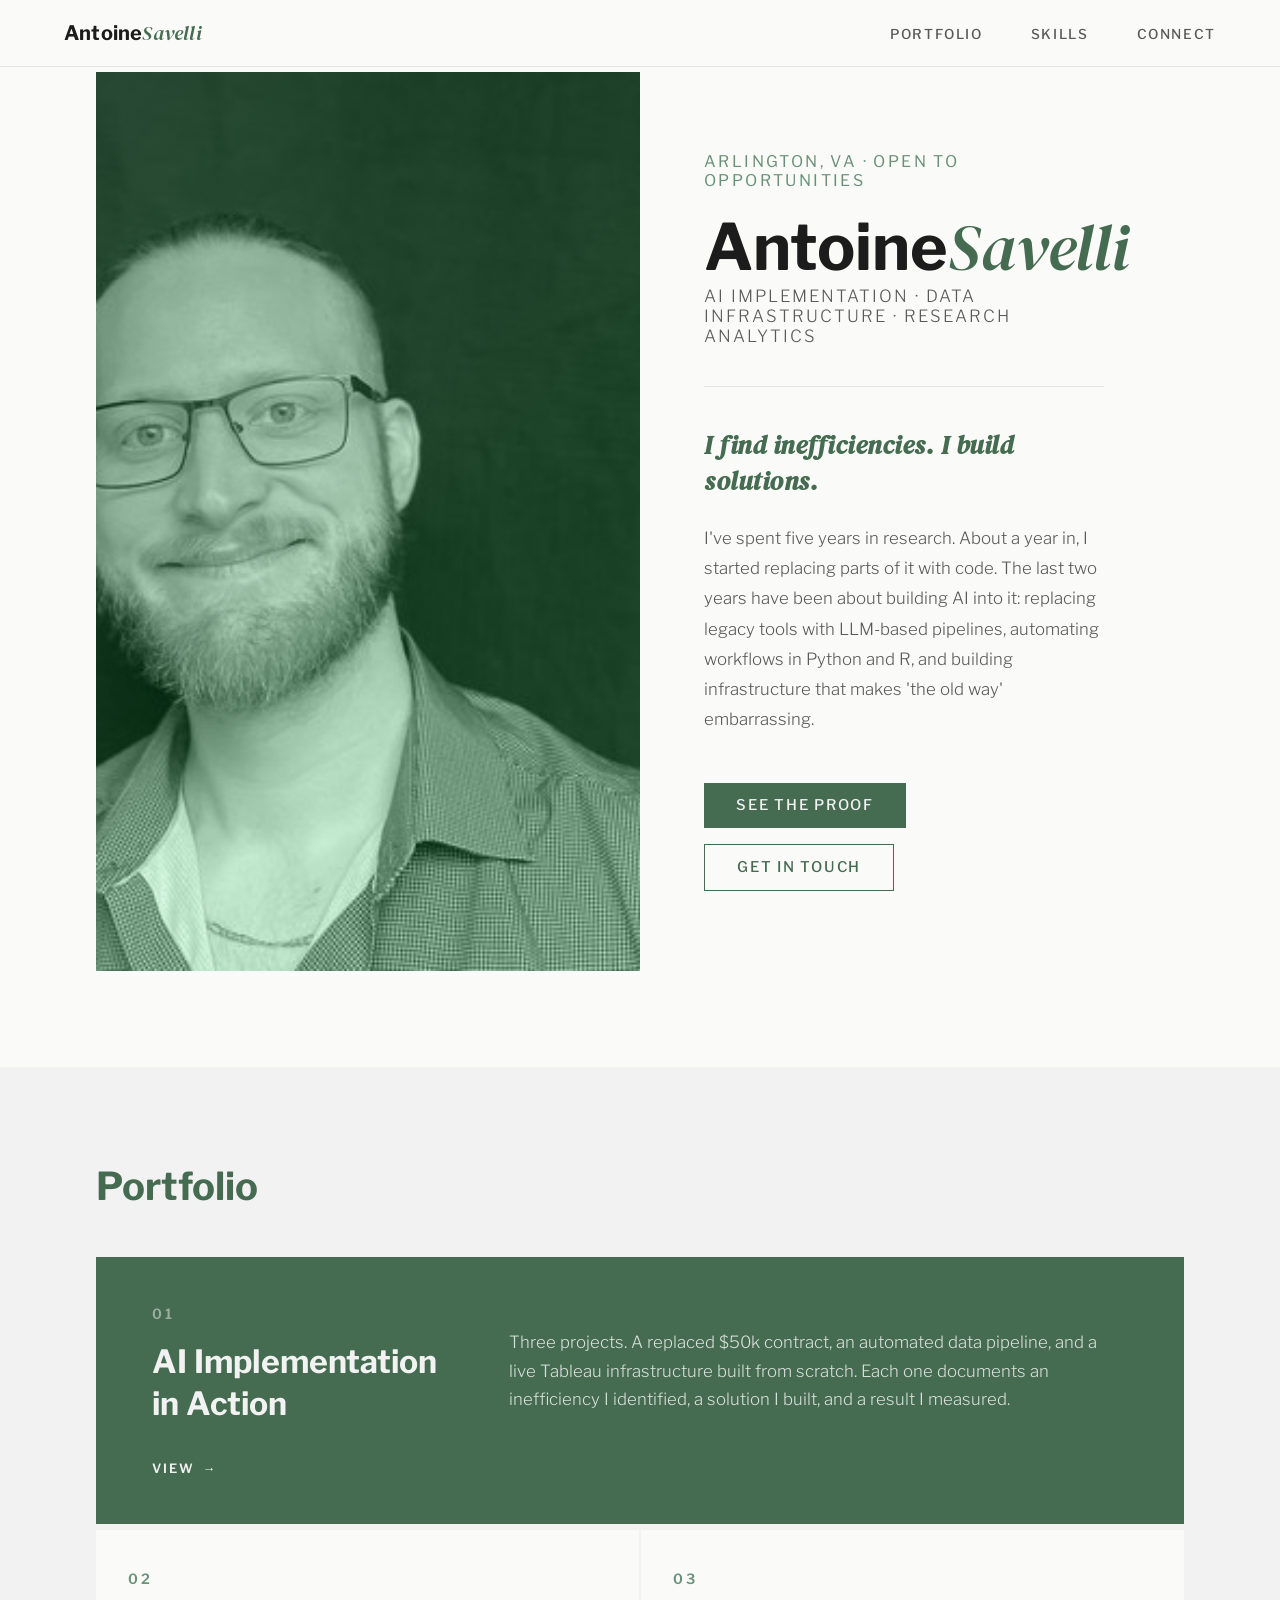
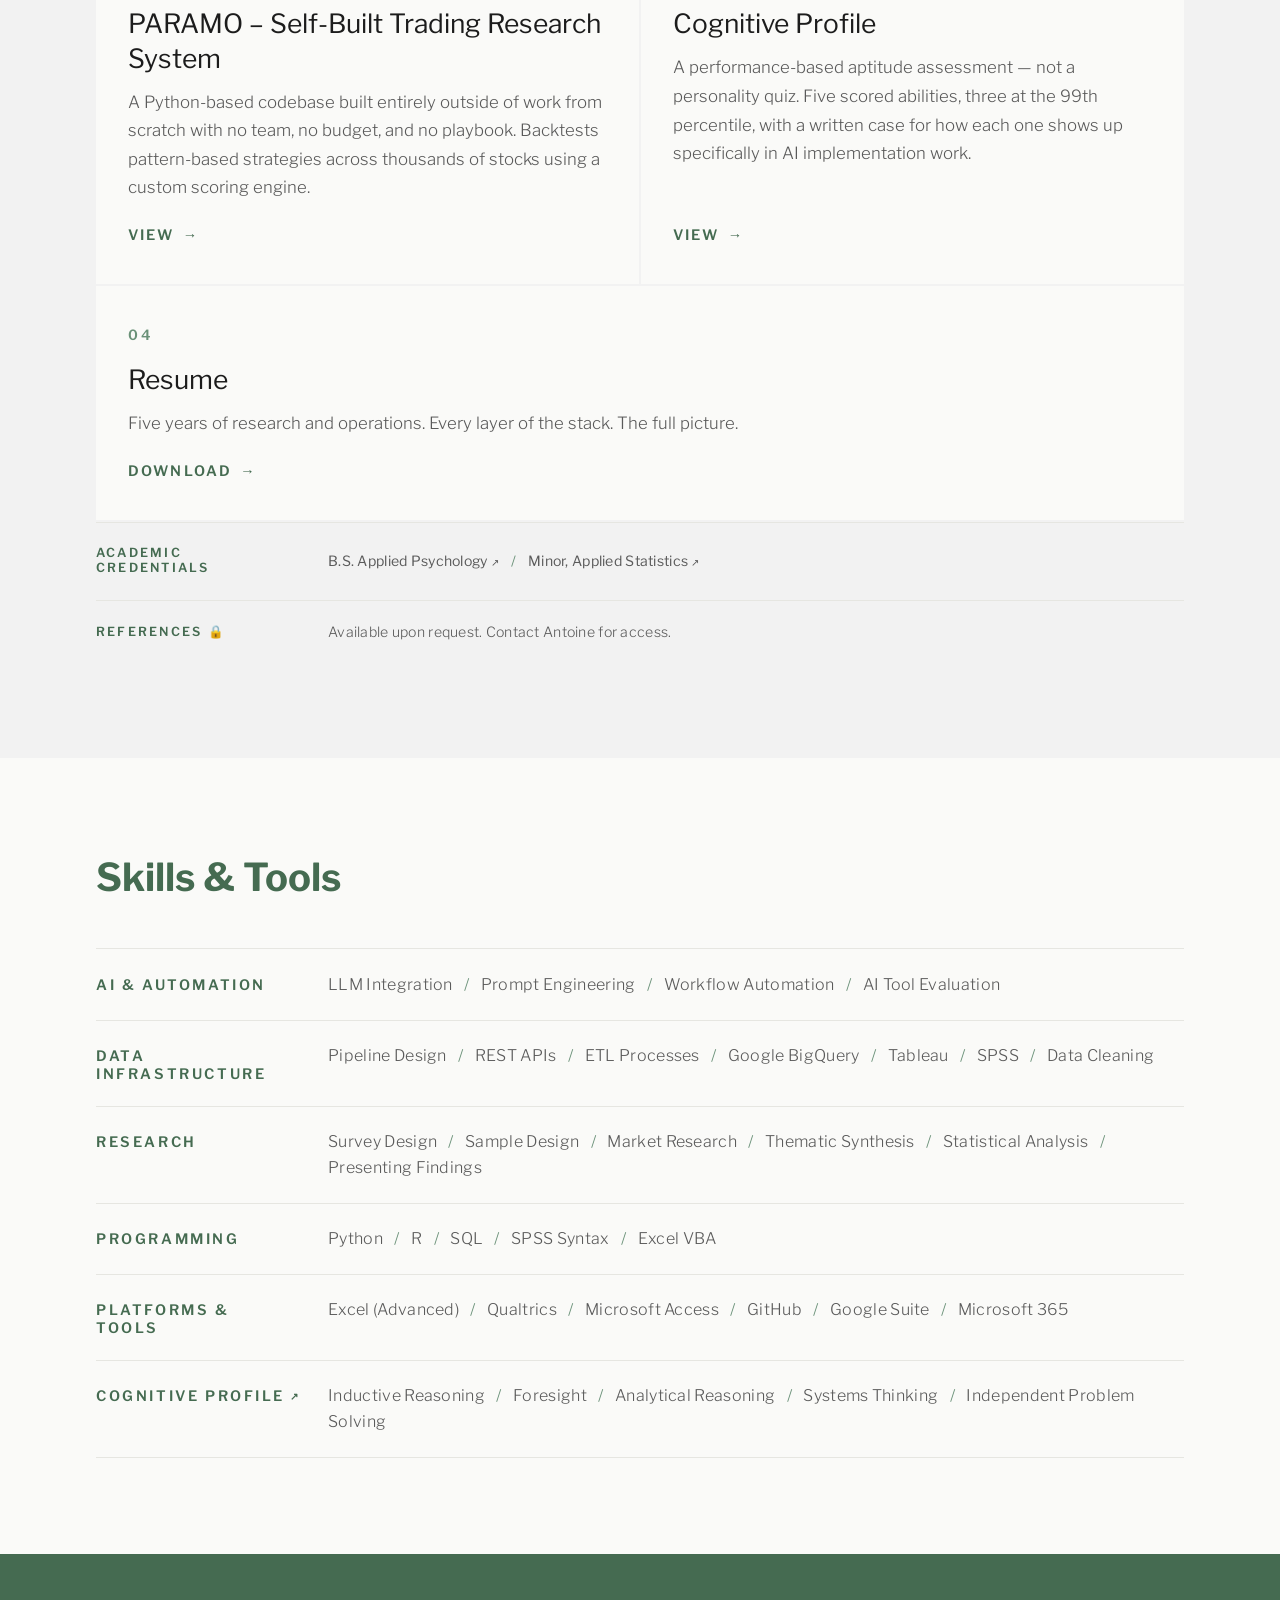
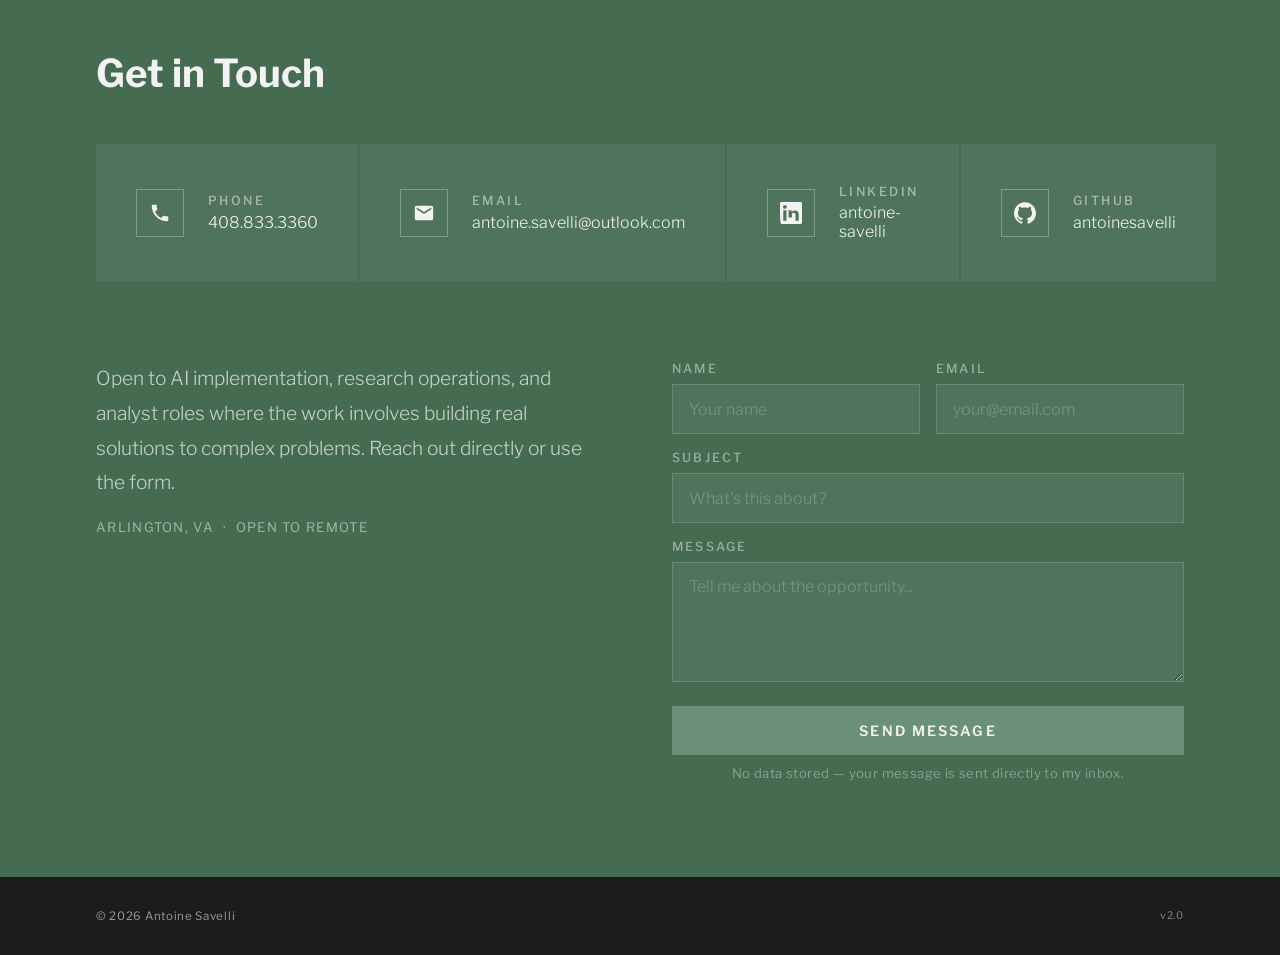
==== index.html @ 23314b56 "scroll margin" ====
<!DOCTYPE html>
<html lang="en">
<head>
  <meta charset="UTF-8" />
  <link rel="icon" type="image/svg+xml" href="[data-uri]" />
  <meta name="viewport" content="width=device-width, initial-scale=1.0" />
  <title>Antoine Savelli</title>
  <style>
@font-face { font-family: 'Libre Franklin'; src: url('/fonts/LibreFranklin-Light.ttf') format('truetype'); font-weight: 300; font-style: normal; font-display: swap; }
    @font-face { font-family: 'Libre Franklin'; src: url('/fonts/LibreFranklin-Regular.ttf') format('truetype'); font-weight: 400; font-style: normal; font-display: swap; }
    @font-face { font-family: 'Libre Franklin'; src: url('/fonts/LibreFranklin-Medium.ttf') format('truetype'); font-weight: 500; font-style: normal; font-display: swap; }
    @font-face { font-family: 'Libre Franklin'; src: url('/fonts/LibreFranklin-SemiBold.ttf') format('truetype'); font-weight: 600; font-style: normal; font-display: swap; }
    @font-face { font-family: 'Libre Franklin'; src: url('/fonts/LibreFranklin-Bold.ttf') format('truetype'); font-weight: 700; font-style: normal; font-display: swap; }
    @font-face { font-family: 'Libre Franklin'; src: url('/fonts/LibreFranklin-ExtraBold.ttf') format('truetype'); font-weight: 800; font-style: normal; font-display: swap; }
    @font-face { font-family: 'Libre Franklin'; src: url('/fonts/LibreFranklin-Black.ttf') format('truetype'); font-weight: 900; font-style: normal; font-display: swap; }
    @font-face { font-family: 'Libre Franklin'; src: url('/fonts/LibreFranklin-LightItalic.ttf') format('truetype'); font-weight: 300; font-style: italic; font-display: swap; }
    @font-face { font-family: 'Libre Franklin'; src: url('/fonts/LibreFranklin-Italic.ttf') format('truetype'); font-weight: 400; font-style: italic; font-display: swap; }
    @font-face { font-family: 'Libre Franklin'; src: url('/fonts/LibreFranklin-BoldItalic.ttf') format('truetype'); font-weight: 700; font-style: italic; font-display: swap; }
    @font-face { font-family: 'DM Serif Display'; src: url('/fonts/DMSerifDisplay-Regular.ttf') format('truetype'); font-weight: 400; font-style: normal; font-display: swap; }
    @font-face { font-family: 'DM Serif Display'; src: url('/fonts/DMSerifDisplay-Italic.ttf') format('truetype'); font-weight: 400; font-style: italic; font-display: swap; }
    :root {
      --forest: #456B51;
      --forest-mid: #4a6b59;
      --forest-light: #6a9178;
      --cream: #F2F2F2;
      --cream-dark: #e6e6e1;
      --off-white: #fafaf8;
      --charcoal: #1c1c1c;
      --mid: #5a5a5a;
      --light: #9a9a9a;
      --accent: #c8a96e;
    }
    *, *::before, *::after { box-sizing: border-box; margin: 0; padding: 0; }
    html { scroll-behavior: smooth; }
    body {
      font-family: 'Libre Franklin', 'Franklin Gothic Book', Arial, sans-serif;
      background: var(--off-white);
      color: var(--charcoal);
      overflow-x: hidden;
    }

    /* NAV */
    nav {
      position: fixed;
      top: 0; left: 0; right: 0;
      z-index: 100;
      display: flex;
      justify-content: space-between;
      align-items: center;
      padding: 1.2rem 4rem;
      background: rgba(250,250,248,0.93);
      backdrop-filter: blur(12px);
      border-bottom: 1px solid rgba(52,74,61,0.12);
    }
    .nav-brand {
      display: flex;
      align-items: baseline;
      gap: 0;
      text-decoration: none;
    }
    .nav-name {
      font-family: 'Libre Franklin', sans-serif;
      font-size: 1.25rem;
      font-weight: 700;
      color: var(--charcoal);
      letter-spacing: 0.01em;
      line-height: 1;
    }
    .nav-last {
      font-family: 'DM Serif Display', serif;
      font-style: italic;
      font-size: 1.25rem;
      font-weight: 400;
      color: var(--forest);
      letter-spacing: 0.01em;
    }
    .nav-subtitle {
      font-size: 0.62rem;
      font-weight: 400;
      letter-spacing: 0.12em;
      text-transform: uppercase;
      color: var(--light);
      line-height: 1;
    }
    .nav-links { display: flex; gap: 3rem; list-style: none; }
    .nav-links a {
      font-size: 0.85rem;
      font-weight: 500;
      letter-spacing: 0.12em;
      text-transform: uppercase;
      color: var(--mid);
      text-decoration: none;
      transition: color 0.2s;
    }
    .nav-links a:hover { color: var(--forest); }

    /* HERO */
    .hero {
      min-height: 100vh;
      display: grid;
      grid-template-columns: minmax(300px, 1fr) minmax(400px, 1fr);
      padding-top: 72px;
    }
    .hero-photo {
      position: relative;
      background: var(--forest);
      overflow: hidden;
      order: -1;
    }
    .hero-photo img {
      width: 100%;
      height: 100%;
      object-fit: cover;
      object-position: center 20%;
      display: block;
      filter: grayscale(12%);
      mix-blend-mode: luminosity;
      opacity: 0.92;
    }
    .hero-photo::after {
      content: '';
      position: absolute;
      inset: 0;
      background: linear-gradient(135deg, rgba(52,74,61,0.3) 0%, transparent 55%);
      pointer-events: none;
    }
    .hero-text {
      display: flex;
      flex-direction: column;
      justify-content: center;
      padding: 5rem 5rem 5rem 4rem;
      background: var(--off-white);
      min-width: 0;
    }
    .hero-eyebrow {
      font-size: 1rem;
      font-weight: 400;
      letter-spacing: 0.15em;
      text-transform: uppercase;
      color: var(--forest-light);
      margin-bottom: 1.5rem;
    }
    .hero-name {
      font-family: 'Libre Franklin', sans-serif;
      font-weight: 700;
      font-size: clamp(3rem, 5vw, 4.5rem);
      line-height: 1.05;
      color: var(--charcoal);
      margin-bottom: 0.3rem;
    }
    .hero-name em { font-family: 'DM Serif Display', serif; font-style: italic; color: var(--forest); font-weight: 400; }
    .hero-title {
      font-size: 1.05rem;
      font-weight: 300;
      letter-spacing: 0.12em;
      text-transform: uppercase;
      color: var(--mid);
      margin-bottom: 2.5rem;
      padding-bottom: 2.5rem;
      border-bottom: 1px solid var(--cream-dark);
    }
    .hero-catchphrase {
      font-family: 'DM Serif Display', serif;
      font-size: 1.6rem;
      font-weight: 700;
      font-style: italic;
      color: var(--forest);
      margin-bottom: 1.5rem;
      letter-spacing: 0.02em;
    }
    .hero-bio {
      font-size: 1.05rem;
      font-weight: 300;
      line-height: 1.8;
      color: var(--mid);
      max-width: 480px;
      margin-bottom: 3rem;
    }
    .hero-bio strong { color: var(--charcoal); font-weight: 500; }
    .hero-ctas { display: flex; gap: 1rem; flex-wrap: wrap; }
    .btn-primary {
      padding: 0.85rem 2rem;
      background: var(--forest);
      color: var(--cream);
      font-size: 0.92rem;
      font-weight: 500;
      letter-spacing: 0.12em;
      text-transform: uppercase;
      text-decoration: none;
      border: none;
      cursor: pointer;
      transition: background 0.2s, transform 0.15s;
      display: inline-block;
    }
    .btn-primary:hover { background: var(--forest-mid); transform: translateY(-1px); }
    .btn-outline {
      padding: 0.85rem 2rem;
      background: transparent;
      color: var(--forest);
      font-size: 0.92rem;
      font-weight: 500;
      letter-spacing: 0.12em;
      text-transform: uppercase;
      text-decoration: none;
      border: 1.5px solid var(--forest);
      cursor: pointer;
      transition: all 0.2s;
      display: inline-block;
    }
    .btn-outline:hover { background: var(--forest); color: var(--cream); transform: translateY(-1px); }

    /* SECTION BASE */
    section { padding: 6rem; }
    .section-label {
      font-size: 0.68rem;
      font-weight: 500;
      letter-spacing: 0.25em;
      text-transform: uppercase;
      color: var(--forest-light);
      margin-bottom: 1rem;
    }
    .section-title {
      font-family: 'Libre Franklin', sans-serif;
      font-size: clamp(2rem, 3vw, 2.8rem);
      font-weight: 500;
      color: var(--charcoal);
      margin-bottom: 3rem;
    }
    .green-title { color: var(--forest) !important; font-weight: 700 !important; }
    .white-title { color: var(--cream) !important; font-weight: 700 !important; }
    #connect .section-title { color: var(--cream); font-weight: 700; }

    /* PORTFOLIO */
    #portfolio { background: var(--cream); scroll-margin-top: 72px; }
    .docs-grid {
      display: grid;
      grid-template-columns: repeat(2, 1fr);
      column-gap: 2px;
      row-gap: 4px;
    }

    .doc-card-featured {
      grid-column: 1 / -1;
      background: var(--forest);
      padding: 3rem 3.5rem;
      display: grid;
      grid-template-columns: 1fr 2fr;
      grid-template-rows: auto 1fr auto;
      column-gap: 3rem;
      align-items: start;
      min-height: 180px;
      text-decoration: none;
      transition: background 0.2s, transform 0.2s;
      position: relative;
      overflow: hidden;
    }
    .doc-card-featured::before {
      content: '';
      position: absolute;
      top: 0; left: 0;
      width: 0; height: 3px;
      background: var(--cream);
      transition: width 0.3s;
    }
    .doc-card-featured:hover::before { width: 100%; }
    .doc-card-featured:hover { background: var(--forest-mid); transform: translateY(-2px); }
    .doc-card { border-right: 2px solid var(--cream); }
    .doc-card:nth-of-type(even) { border-right: none; }
    .doc-card-featured .doc-number { color: rgba(242,242,242,0.5); grid-column: 1; grid-row: 1; }
    .doc-card-featured .doc-title { color: var(--cream); font-size: 2rem; font-weight: 700; grid-column: 1; grid-row: 2; align-self: start; }
    .doc-card-featured .doc-desc { color: rgba(242,242,242,0.85); font-size: 1.05rem; grid-column: 2; grid-row: 1 / 3; align-self: center; margin: 0; }
    .doc-card-featured .doc-cta { color: var(--cream); font-size: 0.8rem; grid-column: 1; grid-row: 3; align-self: end; margin-top: 1.5rem; }
    .doc-card {
      background: var(--off-white);
      padding: 2.5rem 2rem;
      display: flex;
      flex-direction: column;
      text-decoration: none;
      transition: background 0.2s, transform 0.2s;
      position: relative;
      overflow: hidden;
    }
    .doc-card::before {
      content: '';
      position: absolute;
      top: 0; left: 0;
      width: 3px; height: 0;
      background: var(--forest);
      transition: height 0.3s;
    }
    .doc-card:hover::before { height: 100%; }
    .doc-card:hover { background: var(--cream-dark); transform: translateY(-3px); }
    .doc-number {
      font-size: 0.88rem;
      font-weight: 600;
      letter-spacing: 0.2em;
      color: var(--forest-light);
      margin-bottom: 1.2rem;
    }
    .doc-title {
      font-family: 'Libre Franklin', sans-serif;
      font-size: 1.65rem;
      font-weight: 400;
      color: var(--charcoal);
      margin-bottom: 0.8rem;
      line-height: 1.3;
    }
    .doc-desc {
      font-size: 1.05rem;
      font-weight: 300;
      color: var(--mid);
      line-height: 1.7;
      flex: 1;
      margin-bottom: 1.5rem;
    }
    .doc-cta {
      font-size: 0.9rem;
      font-weight: 600;
      letter-spacing: 0.15em;
      text-transform: uppercase;
      color: var(--forest);
      display: flex;
      align-items: center;
      gap: 0.5rem;
    }
    .doc-cta::after { content: '→'; transition: transform 0.2s; }
    .doc-card:hover .doc-cta::after { transform: translateX(4px); }

    /* CREDENTIALS */
    .credentials-row {
      display: grid;
      grid-template-columns: 200px 1fr;
      gap: 2rem;
      align-items: center;
      padding: 1.4rem 0;
      margin-top: 2px;
      border-top: 1px solid var(--cream-dark);
    }
    .credentials-label {
      font-size: 0.78rem;
      font-weight: 600;
      letter-spacing: 0.18em;
      text-transform: uppercase;
      color: var(--forest);
    }
    .credentials-links {
      display: flex;
      align-items: center;
      gap: 0.75rem;
      flex-wrap: wrap;
    }
    .credential-link {
      font-size: 0.88rem;
      font-weight: 400;
      color: var(--mid);
      text-decoration: none;
      letter-spacing: 0.02em;
      transition: color 0.2s;
    }
    .credential-link:hover { color: var(--forest); }
    .credential-link span { font-size: 0.7em; vertical-align: middle; }
    .credentials-sep { color: var(--forest-light); font-size: 0.88rem; }

    #skills { scroll-margin-top: 72px; }
    #connect { scroll-margin-top: 72px; }
    /* SKILLS */
    #skills { background: var(--off-white); }
    .skills-table { width: 100%; border-collapse: collapse; }
    .skills-row {
      display: grid;
      grid-template-columns: 200px 1fr;
      border-top: 1px solid var(--cream-dark);
      padding: 1.4rem 0;
      align-items: baseline;
      gap: 2rem;
    }
    .skills-row:last-child { border-bottom: 1px solid var(--cream-dark); }
    .skills-category-link {
      text-decoration: none;
      display: inline-flex;
      align-items: center;
      gap: 0.3rem;
      white-space: nowrap;
      transition: opacity 0.2s;
    }
    .skills-category-link:hover { opacity: 0.7; }
    .skills-category-name {
      font-size: 0.9rem;
      font-weight: 600;
      letter-spacing: 0.18em;
      text-transform: uppercase;
      color: var(--forest);
    }
    .skills-values {
      font-size: 1rem;
      font-weight: 300;
      color: var(--mid);
      line-height: 1.6;
      letter-spacing: 0.02em;
    }
    .skills-values span { color: var(--forest-light); margin: 0 0.5rem; font-weight: 300; }

    /* CONNECT */
    #connect { background: var(--forest); }
    #connect .section-label { color: var(--forest-light); }
    #connect .section-title { color: var(--cream); }
    .links-row { display: flex; gap: 2px; margin-bottom: 5rem; }
    .link-card {
      flex: 1;
      background: rgba(255,255,255,0.06);
      padding: 2.5rem;
      text-decoration: none;
      transition: background 0.2s, transform 0.2s;
      display: flex;
      align-items: center;
      gap: 1.5rem;
    }
    .link-card:hover { background: rgba(255,255,255,0.12); transform: translateY(-2px); }
    .link-icon {
      width: 48px; height: 48px;
      border: 1.5px solid rgba(242,242,242,0.3);
      display: flex;
      align-items: center;
      justify-content: center;
      flex-shrink: 0;
    }
    .link-icon svg { width: 22px; height: 22px; fill: var(--cream); }
    .link-platform {
      font-size: 0.78rem;
      font-weight: 500;
      letter-spacing: 0.2em;
      text-transform: uppercase;
      color: rgba(242,242,242,0.55);
      margin-bottom: 0.3rem;
    }
    .link-handle { font-size: 1rem; font-weight: 300; color: var(--cream); }

    /* CONTACT */
    .contact-grid {
      display: grid;
      grid-template-columns: 1fr 1fr;
      gap: 4rem;
      align-items: start;
    }
    .contact-info-block p {
      font-size: 1.2rem;
      font-weight: 300;
      color: rgba(242,242,242,0.75);
      line-height: 1.8;
      margin-bottom: 2rem;
    }
    .contact-email {
      font-size: 1.1rem;
      font-weight: 400;
      color: var(--accent);
      text-decoration: none;
      display: block;
      margin-bottom: 1rem;
      letter-spacing: 0.03em;
    }
    .contact-email:hover { color: var(--cream); }
    .form-row { display: grid; grid-template-columns: 1fr 1fr; gap: 1rem; }
    .form-group { display: flex; flex-direction: column; margin-bottom: 1rem; }
    .form-group label {
      font-size: 0.78rem;
      font-weight: 500;
      letter-spacing: 0.18em;
      text-transform: uppercase;
      color: rgba(242,242,242,0.5);
      margin-bottom: 0.5rem;
    }
    .form-group input, .form-group textarea {
      font-family: 'Libre Franklin', sans-serif;
      font-size: 1rem;
      font-weight: 300;
      color: var(--cream);
      background: rgba(255,255,255,0.06);
      border: 1px solid rgba(255,255,255,0.15);
      padding: 0.9rem 1rem;
      outline: none;
      transition: border-color 0.2s, background 0.2s;
      width: 100%;
    }
    .form-group input:focus, .form-group textarea:focus {
      border-color: var(--forest-light);
      background: rgba(255,255,255,0.1);
    }
    .form-group input::placeholder, .form-group textarea::placeholder { color: rgba(242,242,242,0.25); }
    .form-group textarea { resize: vertical; min-height: 120px; }
    .form-submit {
      margin-top: 0.5rem;
      width: 100%;
      padding: 1rem;
      background: var(--forest-light);
      color: var(--cream);
      font-family: 'Libre Franklin', sans-serif;
      font-size: 0.88rem;
      font-weight: 600;
      letter-spacing: 0.15em;
      text-transform: uppercase;
      border: none;
      cursor: pointer;
      transition: background 0.2s, transform 0.15s;
    }
    .form-submit:hover { background: var(--forest-mid); transform: translateY(-1px); }

    .form-note { font-size: 0.82rem; color: rgba(242,242,242,0.4); margin-top: 0.6rem; text-align: center; letter-spacing: 0.03em; }

    /* FOOTER */
    footer {
      background: var(--charcoal);
      padding: 2rem 6rem;
      display: flex;
      justify-content: space-between;
      align-items: center;
    }
    footer p { font-size: 0.72rem; color: var(--light); letter-spacing: 0.06em; }
    footer a { font-size: 0.72rem; color: var(--forest-light); text-decoration: none; }
    footer a:hover { color: var(--cream); }

    /* ANIMATIONS */
    .fade-up {
      opacity: 0;
      transform: translateY(24px);
      transition: opacity 0.6s ease, transform 0.6s ease;
    }
    .fade-up.visible { opacity: 1; transform: translateY(0); }

    /* RESPONSIVE */
    @media (max-width: 1000px) {
      .docs-grid { grid-template-columns: repeat(2, 1fr); }
    }
    @media (max-width: 900px) {
      nav { padding: 1rem 2rem; }
      .hero { grid-template-columns: 1fr; min-height: auto; }
      .hero-photo { height: 60vw; order: 0; }
      .hero-photo img { object-position: center 15%; }
      .hero-text { padding: 3rem 2rem; }
      section { padding: 4rem 2rem; }
      .docs-grid { grid-template-columns: 1fr; }
      .links-row { flex-direction: column; }
      .contact-grid { grid-template-columns: 1fr; }
      .form-row { grid-template-columns: 1fr; }
      footer { flex-direction: column; gap: 0.5rem; text-align: center; padding: 2rem; }
      .hero-title { font-size: 0.78rem; letter-spacing: 0.06em; }
      nav { padding: 1rem 1.5rem; }
      .nav-links { gap: 1.2rem; }
      .nav-links a { font-size: 0.72rem; }
      section { padding: 3rem 1.5rem; }
      .hero-text { padding: 3rem 1.5rem; }
      .hero-name { font-size: clamp(2.2rem, 10vw, 4.5rem); }
      .hero-catchphrase { font-size: 1.2rem; }
      .docs-grid { grid-template-columns: 1fr; }
      .doc-card-featured { grid-template-columns: 1fr; }
      .doc-card-featured .doc-number { grid-column: 1; grid-row: 1; }
      .doc-card-featured .doc-title { grid-column: 1; grid-row: 2; }
      .doc-card-featured .doc-desc { grid-column: 1; grid-row: 3; }
      .doc-card-featured .doc-cta { grid-column: 1; grid-row: 4; margin-top: 1rem; }
      .skills-row { grid-template-columns: 140px 1fr; gap: 1rem; }
      .links-row { flex-direction: column; }
      .contact-grid { grid-template-columns: 1fr; gap: 2rem; }
      .form-row { grid-template-columns: 1fr; }
      .credentials-row { grid-template-columns: 1fr; gap: 0.5rem; }
      .credentials-links { flex-wrap: wrap; }
    }
  </style>
</head>
<body>

<!-- NAV -->
<nav>
  <a class="nav-brand" href="#"><span class="nav-name">Antoine</span><em class="nav-last"> Savelli</em></a>
  <ul class="nav-links">
    <li><a href="#portfolio">Portfolio</a></li>
    <li><a href="#skills">Skills</a></li>
    <li><a href="#connect">Connect</a></li>
  </ul>
</nav>

<!-- HERO -->
<section class="hero" id="home">
  <div class="hero-photo">
    <img src="[data-uri]" alt="Antoine Savelli" />
  </div>
  <div class="hero-text fade-up">
    <p class="hero-eyebrow">Arlington, VA · Open to Opportunities</p>
    <h1 class="hero-name">Antoine<em>Savelli</em></h1>
    <p class="hero-title">AI Implementation · Data Infrastructure · Research Analytics</p>
    <p class="hero-catchphrase">I find inefficiencies. I build solutions.</p>
    <p class="hero-bio">
      I've spent five years in research. About a year in, I started replacing parts of it with code. The last two years have been about building AI into it: replacing legacy tools with LLM-based pipelines, automating workflows in Python and R, and building infrastructure that makes 'the old way' embarrassing.
    </p>
    <div class="hero-ctas">
      <a href="#portfolio" class="btn-primary">See the Proof</a>
      <a href="#connect" class="btn-outline">Get in Touch</a>
    </div>
  </div>
</section>

<!-- PORTFOLIO -->
<section id="portfolio">
  <h2 class="section-title green-title fade-up">Portfolio</h2>
  <div class="docs-grid">
    <a href="/ai-implementation.html" class="doc-card-featured fade-up">
      <p class="doc-number">01</p>
      <h3 class="doc-title">AI Implementation in Action</h3>
      <p class="doc-desc">Three projects. A replaced $50k contract, an automated data pipeline, and a live Tableau infrastructure built from scratch. Each one documents an inefficiency I identified, a solution I built, and a result I measured.</p>
      <span class="doc-cta">View</span>
    </a>
    <a href="/paramo.html" class="doc-card fade-up" style="margin-top: 2px;">
      <p class="doc-number">02</p>
      <h3 class="doc-title">PARAMO – Self-Built Trading Research System</h3>
      <p class="doc-desc">A Python-based codebase built entirely outside of work from scratch with no team, no budget, and no playbook. Backtests pattern-based strategies across thousands of stocks using a custom scoring engine.</p>
      <span class="doc-cta">View</span>
    </a>
    <div class="doc-card fade-up" style="cursor:pointer; border-right: none; margin-top: 2px;" onclick="window.location='/cognitive-profile-page.html'">
      <p class="doc-number">03</p>
      <h3 class="doc-title">Cognitive Profile</h3>
      <p class="doc-desc">A performance-based aptitude assessment — not a personality quiz. Five scored abilities, three at the 99th percentile, with a written case for how each one shows up specifically in AI implementation work.</p>
      <a href="/cognitive-profile-page.html" class="doc-cta" style="margin-top:auto; text-decoration:none;" onclick="event.stopPropagation();">View</a>
    </div>
      </div>
    </a>
      </div>
    </a>
    <a href="https://drive.google.com/uc?export=download&id=1u-tGap72p3jAvo13iA71VRURiSem9l2H" target="_blank" class="doc-card fade-up" style="grid-column: 1 / -1; margin-top: 2px; border-right: none;">
      <p class="doc-number">04</p>
      <h3 class="doc-title">Resume</h3>
      <p class="doc-desc">Five years of research and operations. Every layer of the stack. The full picture.</p>
      <span class="doc-cta">Download</span>
    </a>
  </div>
  <div class="credentials-row">
    <p class="credentials-label">Academic Credentials</p>
    <div class="credentials-links">
      <a href="https://www.parchment.com/lp/award/d5371985-55c0-4e4a-a760-8be5e1e79c0a" target="_blank" class="credential-link">B.S. Applied Psychology <span>↗</span></a>
      <span class="credentials-sep">/</span>
      <a href="https://www.parchment.com/lp/award/d1fb6d1d-482d-42a7-8970-82ba114538c1" target="_blank" class="credential-link">Minor, Applied Statistics <span>↗</span></a>
    </div>
  </div>
  <div class="credentials-row">
    <p class="credentials-label"><a href="/references.html" style="color:var(--forest); text-decoration:none; transition:opacity 0.2s;" onmouseover="this.style.opacity='0.7'" onmouseout="this.style.opacity='1'">References 🔒</a></p>
    <div class="credentials-links">
      <span style="font-size:0.88rem; font-weight:300; color:var(--mid); letter-spacing:0.02em;">Available upon request. Contact Antoine for access.</span>
    </div>
  </div>
</section>

<!-- SKILLS -->
<section id="skills">
  <h2 class="section-title green-title fade-up">Skills &amp; Tools</h2>
  <div class="skills-table">

    <div class="skills-row fade-up">
      <p class="skills-category-name">AI &amp; Automation</p>
      <p class="skills-values">LLM Integration <span>/</span> Prompt Engineering <span>/</span> Workflow Automation <span>/</span> AI Tool Evaluation</p>
    </div>

    <div class="skills-row fade-up">
      <p class="skills-category-name">Data Infrastructure</p>
      <p class="skills-values">Pipeline Design <span>/</span> REST APIs <span>/</span> ETL Processes <span>/</span> Google BigQuery <span>/</span> Tableau <span>/</span> SPSS <span>/</span> Data Cleaning</p>
    </div>

    <div class="skills-row fade-up">
      <p class="skills-category-name">Research</p>
      <p class="skills-values">Survey Design <span>/</span> Sample Design <span>/</span> Market Research <span>/</span> Thematic Synthesis <span>/</span> Statistical Analysis <span>/</span> Presenting Findings</p>
    </div>

    <div class="skills-row fade-up">
      <p class="skills-category-name">Programming</p>
      <p class="skills-values">Python <span>/</span> R <span>/</span> SQL <span>/</span> SPSS Syntax <span>/</span> Excel VBA</p>
    </div>

    <div class="skills-row fade-up">
      <p class="skills-category-name">Platforms &amp; Tools</p>
      <p class="skills-values">Excel (Advanced) <span>/</span> Qualtrics <span>/</span> Microsoft Access <span>/</span> GitHub <span>/</span> Google Suite <span>/</span> Microsoft 365</p>
    </div>

    <div class="skills-row fade-up">
      <a href="/cognitive-profile-page.html" class="skills-category-name skills-category-link">Cognitive Profile <span style="font-size:0.7em; vertical-align:middle;">↗</span></a>
      <p class="skills-values">Inductive Reasoning <span>/</span> Foresight <span>/</span> Analytical Reasoning <span>/</span> Systems Thinking <span>/</span> Independent Problem Solving</p>
    </div>

  </div>
</section>

<!-- CONNECT -->
<section id="connect">
  <h2 class="section-title white-title fade-up">Get in Touch</h2>
  <div class="links-row">
    <a href="tel:+14088333360" class="link-card fade-up">
      <div class="link-icon"><svg viewBox="0 0 24 24" xmlns="http://www.w3.org/2000/svg"><path d="M6.62 10.79c1.44 2.83 3.76 5.14 6.59 6.59l2.2-2.2c.27-.27.67-.36 1.02-.24 1.12.37 2.33.57 3.57.57.55 0 1 .45 1 1V20c0 .55-.45 1-1 1-9.39 0-17-7.61-17-17 0-.55.45-1 1-1h3.5c.55 0 1 .45 1 1 0 1.25.2 2.45.57 3.57.11.35.03.74-.25 1.02l-2.2 2.2z"/></svg></div>
      <div class="link-info"><p class="link-platform">Phone</p><p class="link-handle">408.833.3360</p></div>
    </a>
    <a href="mailto:antoine.savelli@outlook.com" class="link-card fade-up">
      <div class="link-icon"><svg viewBox="0 0 24 24" xmlns="http://www.w3.org/2000/svg"><path d="M20 4H4c-1.1 0-1.99.9-1.99 2L2 18c0 1.1.9 2 2 2h16c1.1 0 2-.9 2-2V6c0-1.1-.9-2-2-2zm0 4l-8 5-8-5V6l8 5 8-5v2z"/></svg></div>
      <div class="link-info"><p class="link-platform">Email</p><p class="link-handle">antoine.savelli@outlook.com</p></div>
    </a>
    <a href="https://www.linkedin.com/in/antoine-savelli/" target="_blank" class="link-card fade-up">
      <div class="link-icon"><svg viewBox="0 0 24 24" xmlns="http://www.w3.org/2000/svg"><path d="M20.447 20.452h-3.554v-5.569c0-1.328-.027-3.037-1.852-3.037-1.853 0-2.136 1.445-2.136 2.939v2.0H9.351V9h3.414v2.0h.046c.477-.9 1.637-1.85 3.37-1.85 3.601 0 4.267 2.37 4.267 5.455v2.0zM5.337 7.433c-1.144 0-2.063-.926-2.063-2.065 0-1.138.92-2.063 2.063-2.063 1.14 0 2.064.925 2.064 2.063 0 1.139-.925 2.065-2.064 2.065zm1.782 13.019H3.555V9h3.564v2.0zM22.225 0H1.771C.792 0 0 .774 0 1.729v2.0C0 23.227.792 24 1.771 24h20.451C23.2 24 24 23.227 24 22.271V1.729C24 .774 23.2 0 22.222 0h.003z"/></svg></div>
      <div class="link-info"><p class="link-platform">LinkedIn</p><p class="link-handle">antoine-savelli</p></div>
    </a>
    <a href="https://github.com/antoinesavelli" target="_blank" class="link-card fade-up">
      <div class="link-icon"><svg viewBox="0 0 24 24" xmlns="http://www.w3.org/2000/svg"><path d="M12 .297c-6.63 0-12 5.373-12 12 0 5.303 3.438 9.8 8.205 11.385.6.113.82-.258.82-.577 0-.285-.01-1.04-.015-2.04-3.338.724-4.042-1.61-4.042-1.61C4.422 18.07 3.633 17.7 3.633 17.7c-1.087-.744.084-.729.084-.729 1.205.084 1.838 1.236 1.838 1.236 1.07 1.835 2.809 1.305 3.495.998.108-.776.417-1.305.76-1.605-2.665-.3-5.466-1.332-5.466-5.93 0-1.31.465-2.38 1.235-3.22-.135-.303-.54-1.523.105-3.176 0 0 1.005-.322 3.3 1.23.96-.267 1.98-.399 3-.405 1.02.006 2.04.138 3 .405 2.28-1.552 3.285-1.23 3.285-1.23.645 1.653.24 2.873.12 3.176.765.84 1.23 1.91 1.23 3.22 0 4.61-2.805 5.625-5.475 5.92.42.36.81 1.096.81 2.22 0 1.606-.015 2.896-.015 3.286 0 .315.21.69.825.57C20.565 22.092 24 17.592 24 12.297c0-6.627-5.373-12-12-12"/></svg></div>
      <div class="link-info"><p class="link-platform">GitHub</p><p class="link-handle">antoinesavelli</p></div>
    </a>
  </div>
  <div class="contact-grid">
    <div class="contact-info-block fade-up">
      <p>Open to AI implementation, research operations, and analyst roles where the work involves building real solutions to complex problems. Reach out directly or use the form.</p>
      <p style="font-size: 0.82rem; font-weight: 400; color: rgba(242,242,242,0.55); letter-spacing: 0.1em; text-transform: uppercase; margin-top: -1rem;">Arlington, VA &nbsp;·&nbsp; Open to Remote</p>
    </div>
    <form class="contact-form fade-up" id="contactForm" action="https://formspree.io/f/mrejgyyj" method="POST">
      <div class="form-row">
        <div class="form-group">
          <label for="name">Name</label>
          <input type="text" id="name" name="name" placeholder="Your name" required />
        </div>
        <div class="form-group">
          <label for="email">Email</label>
          <input type="email" id="email" name="email" placeholder="your@email.com" required />
        </div>
      </div>
      <div class="form-group">
        <label for="subject">Subject</label>
        <input type="text" id="subject" name="subject" placeholder="What's this about?" />
      </div>
      <div class="form-group">
        <label for="message">Message</label>
        <textarea id="message" name="message" placeholder="Tell me about the opportunity..." required></textarea>
      </div>
      <button type="submit" class="form-submit">Send Message</button>
      <p class="form-note">No data stored — your message is sent directly to my inbox.</p>
    </form>
  </div>
</section>

<!-- FOOTER -->
<footer>
  <p>© 2026 Antoine Savelli</p>
  <p style="font-size: 0.65rem; color: #888; letter-spacing: 0.08em;">v2.0</p>
</footer>

<script>
  const observer = new IntersectionObserver((entries) => {
    entries.forEach(e => {
      if (e.isIntersecting) { e.target.classList.add('visible'); observer.unobserve(e.target); }
    });
  }, { threshold: 0.1 });
  document.querySelectorAll('.fade-up').forEach(el => observer.observe(el));

  document.getElementById('contactForm').addEventListener('submit', async function(e) {
    e.preventDefault();
    const form = e.target;
    const btn = form.querySelector('.form-submit');
    btn.textContent = 'Sending — please wait';
    btn.disabled = true;
    try {
      const res = await fetch('https://formspree.io/f/mrejgyyj', {
        method: 'POST',
        body: new FormData(form),
        headers: { 'Accept': 'application/json' }
      });
      if (res.ok) {
        btn.textContent = 'Sent';
        form.reset();
      } else {
        btn.textContent = 'Something went wrong — try again';
        btn.disabled = false;
      }
    } catch {
      btn.textContent = 'Something went wrong — try again';
      btn.disabled = false;
    }
  });
</script>
</body>
</html>
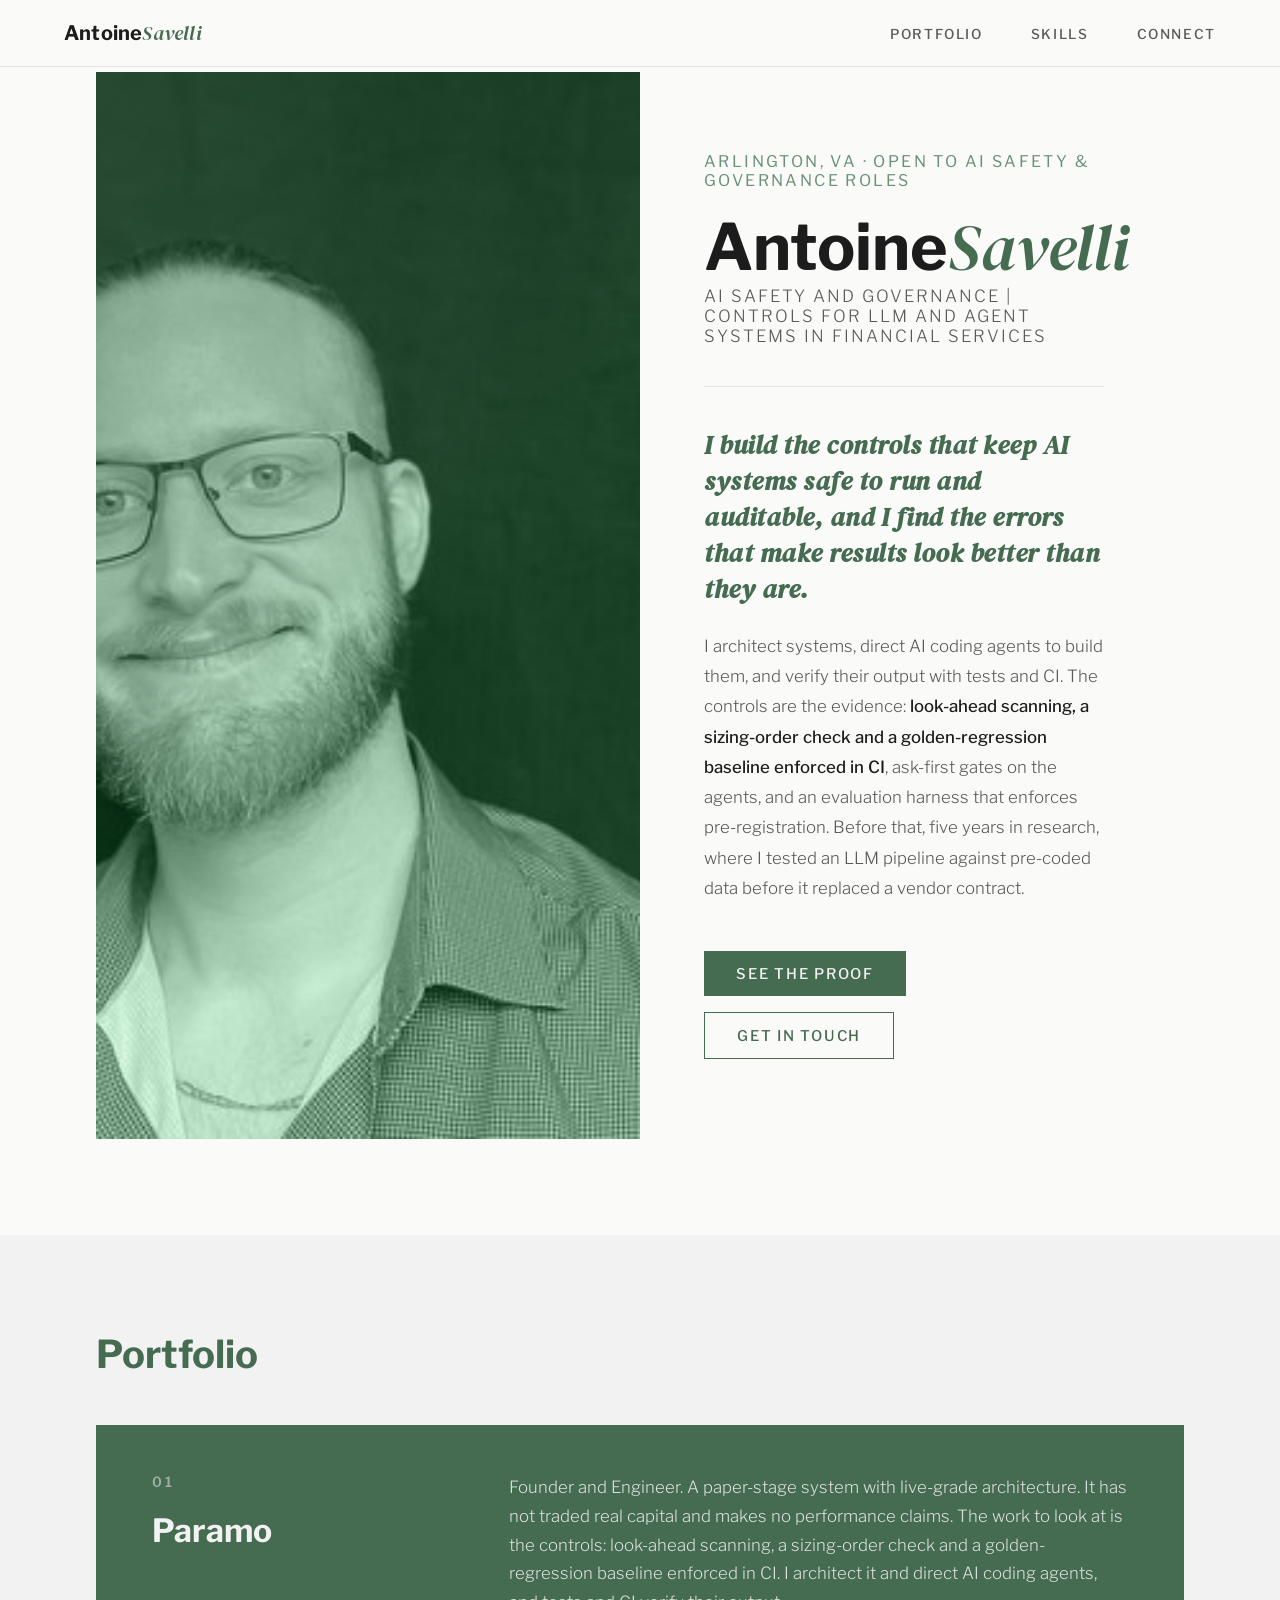
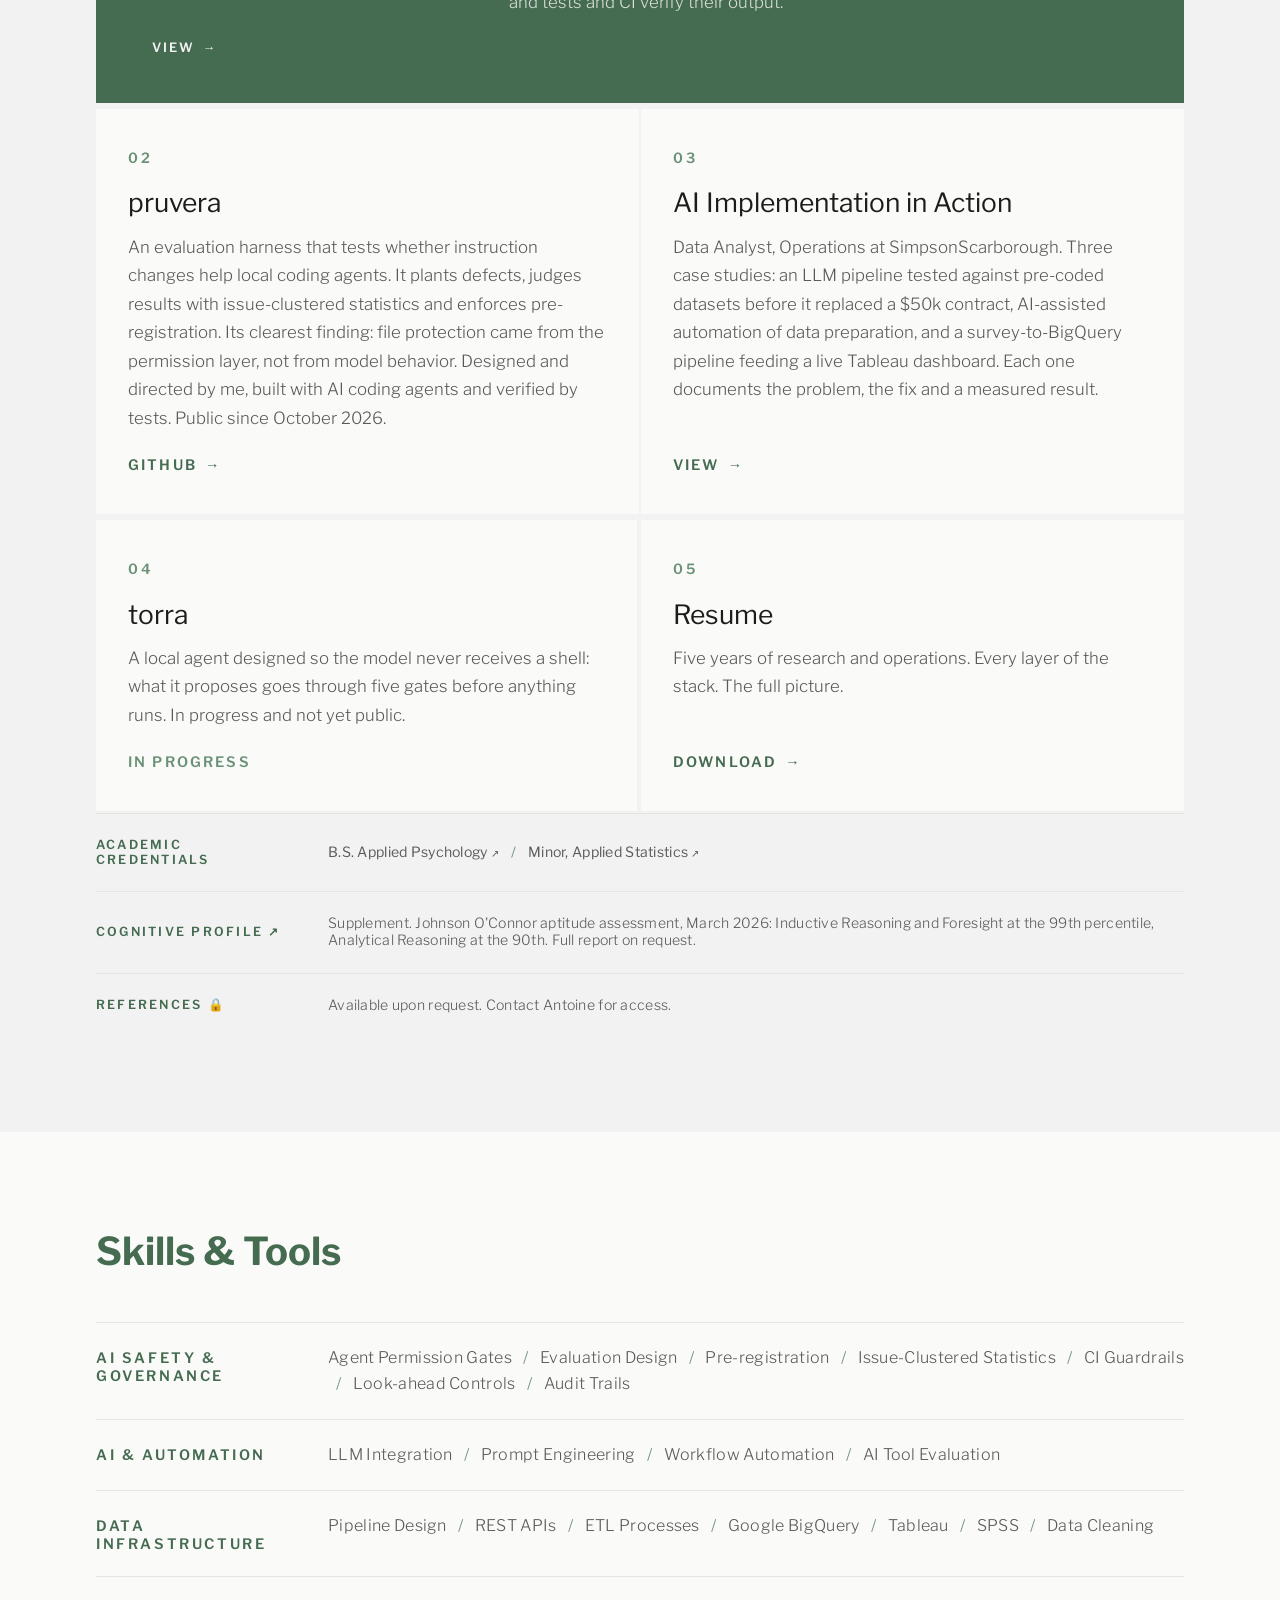
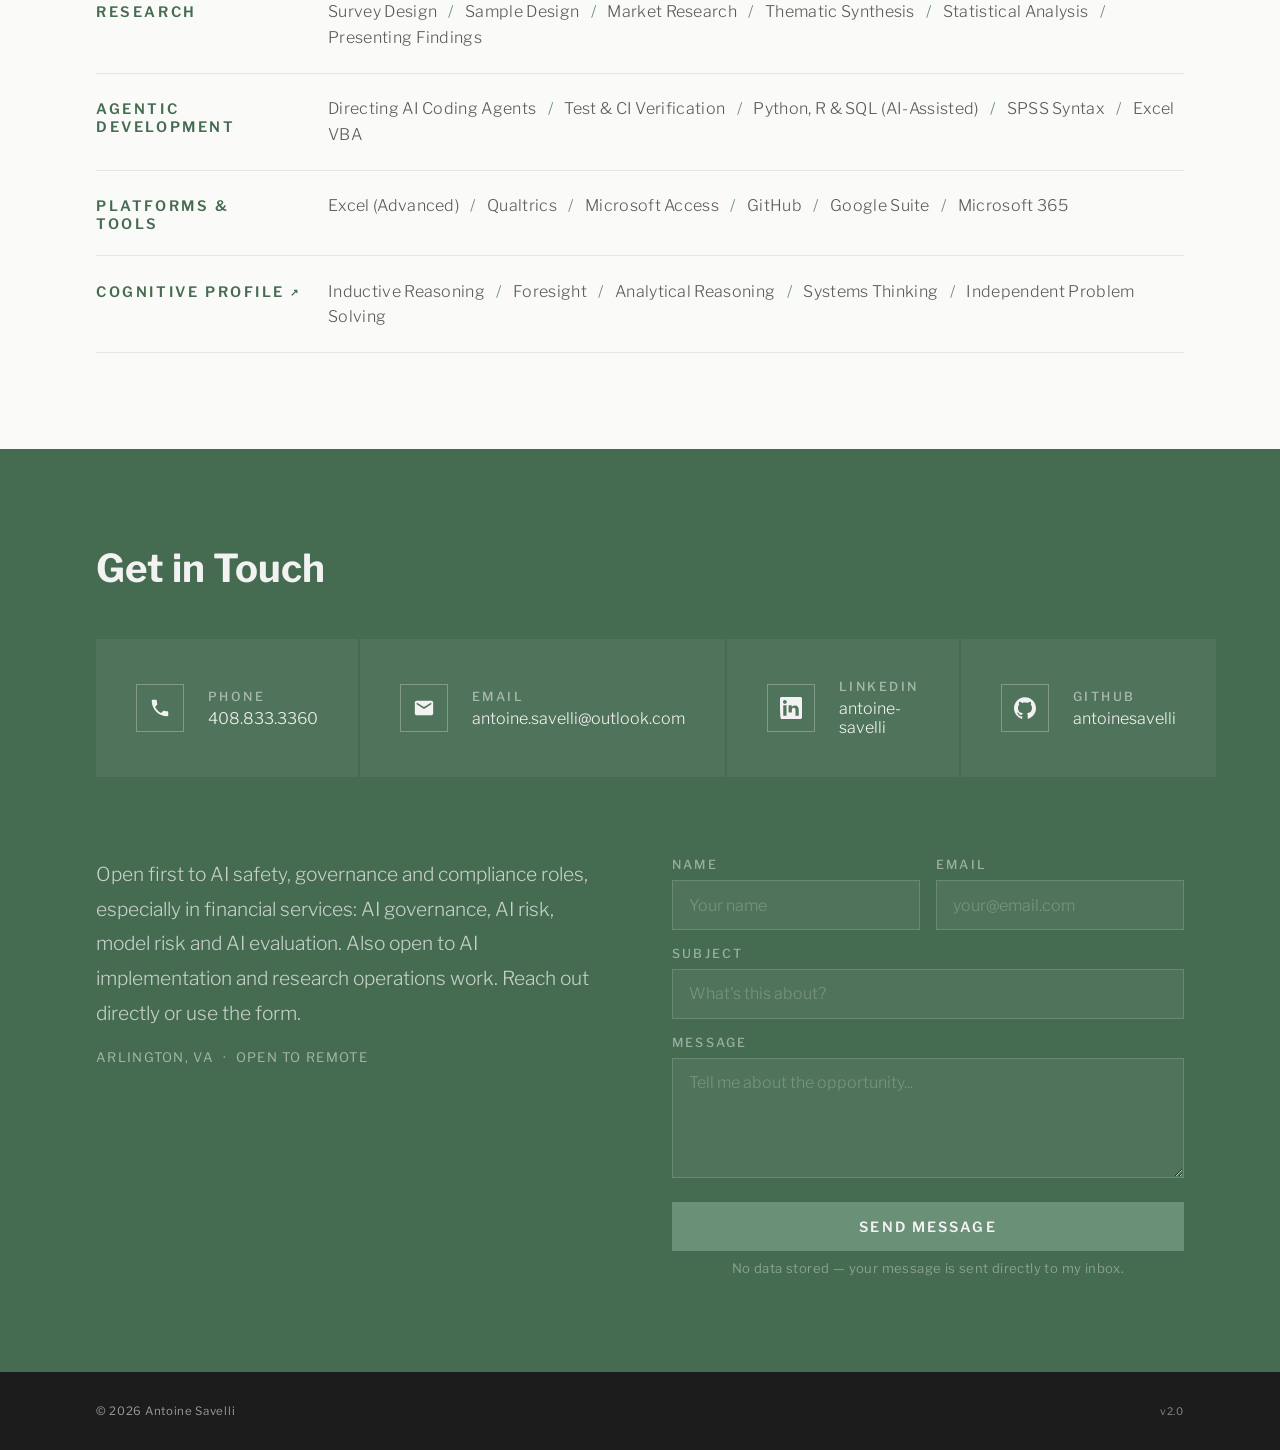
==== commit bf76095b: "Align site with search plan v9: AI safety and governance positioning - Home: pitch and "AI Safety an" ====
--- a/index.html
+++ b/index.html
@@ -4,7 +4,8 @@
   <meta charset="UTF-8" />
   <link rel="icon" type="image/svg+xml" href="[data-uri]" />
   <meta name="viewport" content="width=device-width, initial-scale=1.0" />
-  <title>Antoine Savelli</title>
+  <title>Antoine Savelli · AI Safety and Governance</title>
+  <meta name="description" content="AI Safety and Governance | Controls for LLM and Agent Systems in Financial Services. I build the controls that keep AI systems safe to run and auditable, and I find the errors that make results look better than they are." />
   <style>
 @font-face { font-family: 'Libre Franklin'; src: url('/fonts/LibreFranklin-Light.ttf') format('truetype'); font-weight: 300; font-style: normal; font-display: swap; }
     @font-face { font-family: 'Libre Franklin'; src: url('/fonts/LibreFranklin-Regular.ttf') format('truetype'); font-weight: 400; font-style: normal; font-display: swap; }
@@ -325,6 +326,15 @@
     }
     .doc-cta::after { content: '→'; transition: transform 0.2s; }
     .doc-card:hover .doc-cta::after { transform: translateX(4px); }
+    .doc-card-static:hover { background: var(--off-white); transform: none; }
+    .doc-card-static:hover::before { height: 0; }
+    .doc-status {
+      font-size: 0.9rem;
+      font-weight: 600;
+      letter-spacing: 0.15em;
+      text-transform: uppercase;
+      color: var(--forest-light);
+    }
 
     /* CREDENTIALS */
     .credentials-row {
@@ -556,12 +566,18 @@
       .doc-card-featured .doc-title { grid-column: 1; grid-row: 2; }
       .doc-card-featured .doc-desc { grid-column: 1; grid-row: 3; }
       .doc-card-featured .doc-cta { grid-column: 1; grid-row: 4; margin-top: 1rem; }
-      .skills-row { grid-template-columns: 140px 1fr; gap: 1rem; }
+      .skills-row { display: block; padding: 1rem 0; }
+      .skills-category-name, .skills-category-link { display: block; margin-bottom: 0.35rem; font-size: 0.78rem; }
+      .skills-values { display: block; font-size: 0.9rem; line-height: 1.75; }
       .links-row { flex-direction: column; }
       .contact-grid { grid-template-columns: 1fr; gap: 2rem; }
       .form-row { grid-template-columns: 1fr; }
       .credentials-row { grid-template-columns: 1fr; gap: 0.5rem; }
       .credentials-links { flex-wrap: wrap; }
+    }
+
+    @media (max-width: 700px) {
+      .nav-links { display: none; }
     }
   </style>
 </head>
@@ -583,12 +599,12 @@
     <img src="[data-uri]" alt="Antoine Savelli" />
   </div>
   <div class="hero-text fade-up">
-    <p class="hero-eyebrow">Arlington, VA · Open to Opportunities</p>
+    <p class="hero-eyebrow">Arlington, VA · Open to AI Safety &amp; Governance Roles</p>
     <h1 class="hero-name">Antoine<em>Savelli</em></h1>
-    <p class="hero-title">AI Implementation · Data Infrastructure · Research Analytics</p>
-    <p class="hero-catchphrase">I find inefficiencies. I build solutions.</p>
+    <p class="hero-title">AI Safety and Governance | Controls for LLM and Agent Systems in Financial Services</p>
+    <p class="hero-catchphrase">I build the controls that keep AI systems safe to run and auditable, and I find the errors that make results look better than they are.</p>
     <p class="hero-bio">
-      I've spent five years in research. About a year in, I started replacing parts of it with code. The last two years have been about building AI into it: replacing legacy tools with LLM-based pipelines, automating workflows in Python and R, and building infrastructure that makes 'the old way' embarrassing.
+      I architect systems, direct AI coding agents to build them, and verify their output with tests and CI. The controls are the evidence: <strong>look-ahead scanning, a sizing-order check and a golden-regression baseline enforced in CI</strong>, ask-first gates on the agents, and an evaluation harness that enforces pre-registration. Before that, five years in research, where I tested an LLM pipeline against pre-coded data before it replaced a vendor contract.
     </p>
     <div class="hero-ctas">
       <a href="#portfolio" class="btn-primary">See the Proof</a>
@@ -601,30 +617,32 @@
 <section id="portfolio">
   <h2 class="section-title green-title fade-up">Portfolio</h2>
   <div class="docs-grid">
-    <a href="/ai-implementation.html" class="doc-card-featured fade-up">
+    <a href="/paramo.html" class="doc-card-featured fade-up">
       <p class="doc-number">01</p>
-      <h3 class="doc-title">AI Implementation in Action</h3>
-      <p class="doc-desc">Three projects. A replaced $50k contract, an automated data pipeline, and a live Tableau infrastructure built from scratch. Each one documents an inefficiency I identified, a solution I built, and a result I measured.</p>
+      <h3 class="doc-title">Paramo</h3>
+      <p class="doc-desc">Founder and Engineer. A paper-stage system with live-grade architecture. It has not traded real capital and makes no performance claims. The work to look at is the controls: look-ahead scanning, a sizing-order check and a golden-regression baseline enforced in CI. I architect it and direct AI coding agents, and tests and CI verify their output.</p>
       <span class="doc-cta">View</span>
     </a>
-    <a href="/paramo.html" class="doc-card fade-up" style="margin-top: 2px;">
+    <a href="https://github.com/antoinesavelli/pruvera" target="_blank" rel="noopener" class="doc-card fade-up" style="margin-top: 2px;">
       <p class="doc-number">02</p>
-      <h3 class="doc-title">PARAMO – Self-Built Trading Research System</h3>
-      <p class="doc-desc">A Python-based codebase built entirely outside of work from scratch with no team, no budget, and no playbook. Backtests pattern-based strategies across thousands of stocks using a custom scoring engine.</p>
+      <h3 class="doc-title">pruvera</h3>
+      <p class="doc-desc">An evaluation harness that tests whether instruction changes help local coding agents. It plants defects, judges results with issue-clustered statistics and enforces pre-registration. Its clearest finding: file protection came from the permission layer, not from model behavior. Designed and directed by me, built with AI coding agents and verified by tests. Public since October 2026.</p>
+      <span class="doc-cta">GitHub</span>
+    </a>
+    <a href="/ai-implementation.html" class="doc-card fade-up" style="margin-top: 2px; border-right: none;">
+      <p class="doc-number">03</p>
+      <h3 class="doc-title">AI Implementation in Action</h3>
+      <p class="doc-desc">Data Analyst, Operations at SimpsonScarborough. Three case studies: an LLM pipeline tested against pre-coded datasets before it replaced a $50k contract, AI-assisted automation of data preparation, and a survey-to-BigQuery pipeline feeding a live Tableau dashboard. Each one documents the problem, the fix and a measured result.</p>
       <span class="doc-cta">View</span>
     </a>
-    <div class="doc-card fade-up" style="cursor:pointer; border-right: none; margin-top: 2px;" onclick="window.location='/cognitive-profile-page.html'">
-      <p class="doc-number">03</p>
-      <h3 class="doc-title">Cognitive Profile</h3>
-      <p class="doc-desc">A performance-based aptitude assessment — not a personality quiz. Five scored abilities, three at the 99th percentile, with a written case for how each one shows up specifically in AI implementation work.</p>
-      <a href="/cognitive-profile-page.html" class="doc-cta" style="margin-top:auto; text-decoration:none;" onclick="event.stopPropagation();">View</a>
-    </div>
-      </div>
-    </a>
-      </div>
-    </a>
-    <a href="https://drive.google.com/uc?export=download&id=1u-tGap72p3jAvo13iA71VRURiSem9l2H" target="_blank" class="doc-card fade-up" style="grid-column: 1 / -1; margin-top: 2px; border-right: none;">
+    <div class="doc-card doc-card-static fade-up" style="margin-top: 2px;">
       <p class="doc-number">04</p>
+      <h3 class="doc-title">torra</h3>
+      <p class="doc-desc">A local agent designed so the model never receives a shell: what it proposes goes through five gates before anything runs. In progress and not yet public.</p>
+      <span class="doc-status">In progress</span>
+    </div>
+    <a href="https://drive.google.com/uc?export=download&id=1u-tGap72p3jAvo13iA71VRURiSem9l2H" target="_blank" class="doc-card fade-up" style="margin-top: 2px; border-right: none;">
+      <p class="doc-number">05</p>
       <h3 class="doc-title">Resume</h3>
       <p class="doc-desc">Five years of research and operations. Every layer of the stack. The full picture.</p>
       <span class="doc-cta">Download</span>
@@ -639,6 +657,12 @@
     </div>
   </div>
   <div class="credentials-row">
+    <p class="credentials-label"><a href="/cognitive-profile-page.html" style="color:var(--forest); text-decoration:none; transition:opacity 0.2s;" onmouseover="this.style.opacity='0.7'" onmouseout="this.style.opacity='1'">Cognitive Profile ↗</a></p>
+    <div class="credentials-links">
+      <span style="font-size:0.88rem; font-weight:300; color:var(--mid); letter-spacing:0.02em;">Supplement. Johnson O'Connor aptitude assessment, March 2026: Inductive Reasoning and Foresight at the 99th percentile, Analytical Reasoning at the 90th. Full report on request.</span>
+    </div>
+  </div>
+  <div class="credentials-row">
     <p class="credentials-label"><a href="/references.html" style="color:var(--forest); text-decoration:none; transition:opacity 0.2s;" onmouseover="this.style.opacity='0.7'" onmouseout="this.style.opacity='1'">References 🔒</a></p>
     <div class="credentials-links">
       <span style="font-size:0.88rem; font-weight:300; color:var(--mid); letter-spacing:0.02em;">Available upon request. Contact Antoine for access.</span>
@@ -652,6 +676,11 @@
   <div class="skills-table">
 
     <div class="skills-row fade-up">
+      <p class="skills-category-name">AI Safety &amp; Governance</p>
+      <p class="skills-values">Agent Permission Gates <span>/</span> Evaluation Design <span>/</span> Pre-registration <span>/</span> Issue-Clustered Statistics <span>/</span> CI Guardrails <span>/</span> Look-ahead Controls <span>/</span> Audit Trails</p>
+    </div>
+
+    <div class="skills-row fade-up">
       <p class="skills-category-name">AI &amp; Automation</p>
       <p class="skills-values">LLM Integration <span>/</span> Prompt Engineering <span>/</span> Workflow Automation <span>/</span> AI Tool Evaluation</p>
     </div>
@@ -667,8 +696,8 @@
     </div>
 
     <div class="skills-row fade-up">
-      <p class="skills-category-name">Programming</p>
-      <p class="skills-values">Python <span>/</span> R <span>/</span> SQL <span>/</span> SPSS Syntax <span>/</span> Excel VBA</p>
+      <p class="skills-category-name">Agentic Development</p>
+      <p class="skills-values">Directing AI Coding Agents <span>/</span> Test &amp; CI Verification <span>/</span> Python, R &amp; SQL (AI-Assisted) <span>/</span> SPSS Syntax <span>/</span> Excel VBA</p>
     </div>
 
     <div class="skills-row fade-up">
@@ -707,7 +736,7 @@
   </div>
   <div class="contact-grid">
     <div class="contact-info-block fade-up">
-      <p>Open to AI implementation, research operations, and analyst roles where the work involves building real solutions to complex problems. Reach out directly or use the form.</p>
+      <p>Open first to AI safety, governance and compliance roles, especially in financial services: AI governance, AI risk, model risk and AI evaluation. Also open to AI implementation and research operations work. Reach out directly or use the form.</p>
       <p style="font-size: 0.82rem; font-weight: 400; color: rgba(242,242,242,0.55); letter-spacing: 0.1em; text-transform: uppercase; margin-top: -1rem;">Arlington, VA &nbsp;·&nbsp; Open to Remote</p>
     </div>
     <form class="contact-form fade-up" id="contactForm" action="https://formspree.io/f/mrejgyyj" method="POST">
@@ -775,4 +804,4 @@
   });
 </script>
 </body>
-</html>
+</html>
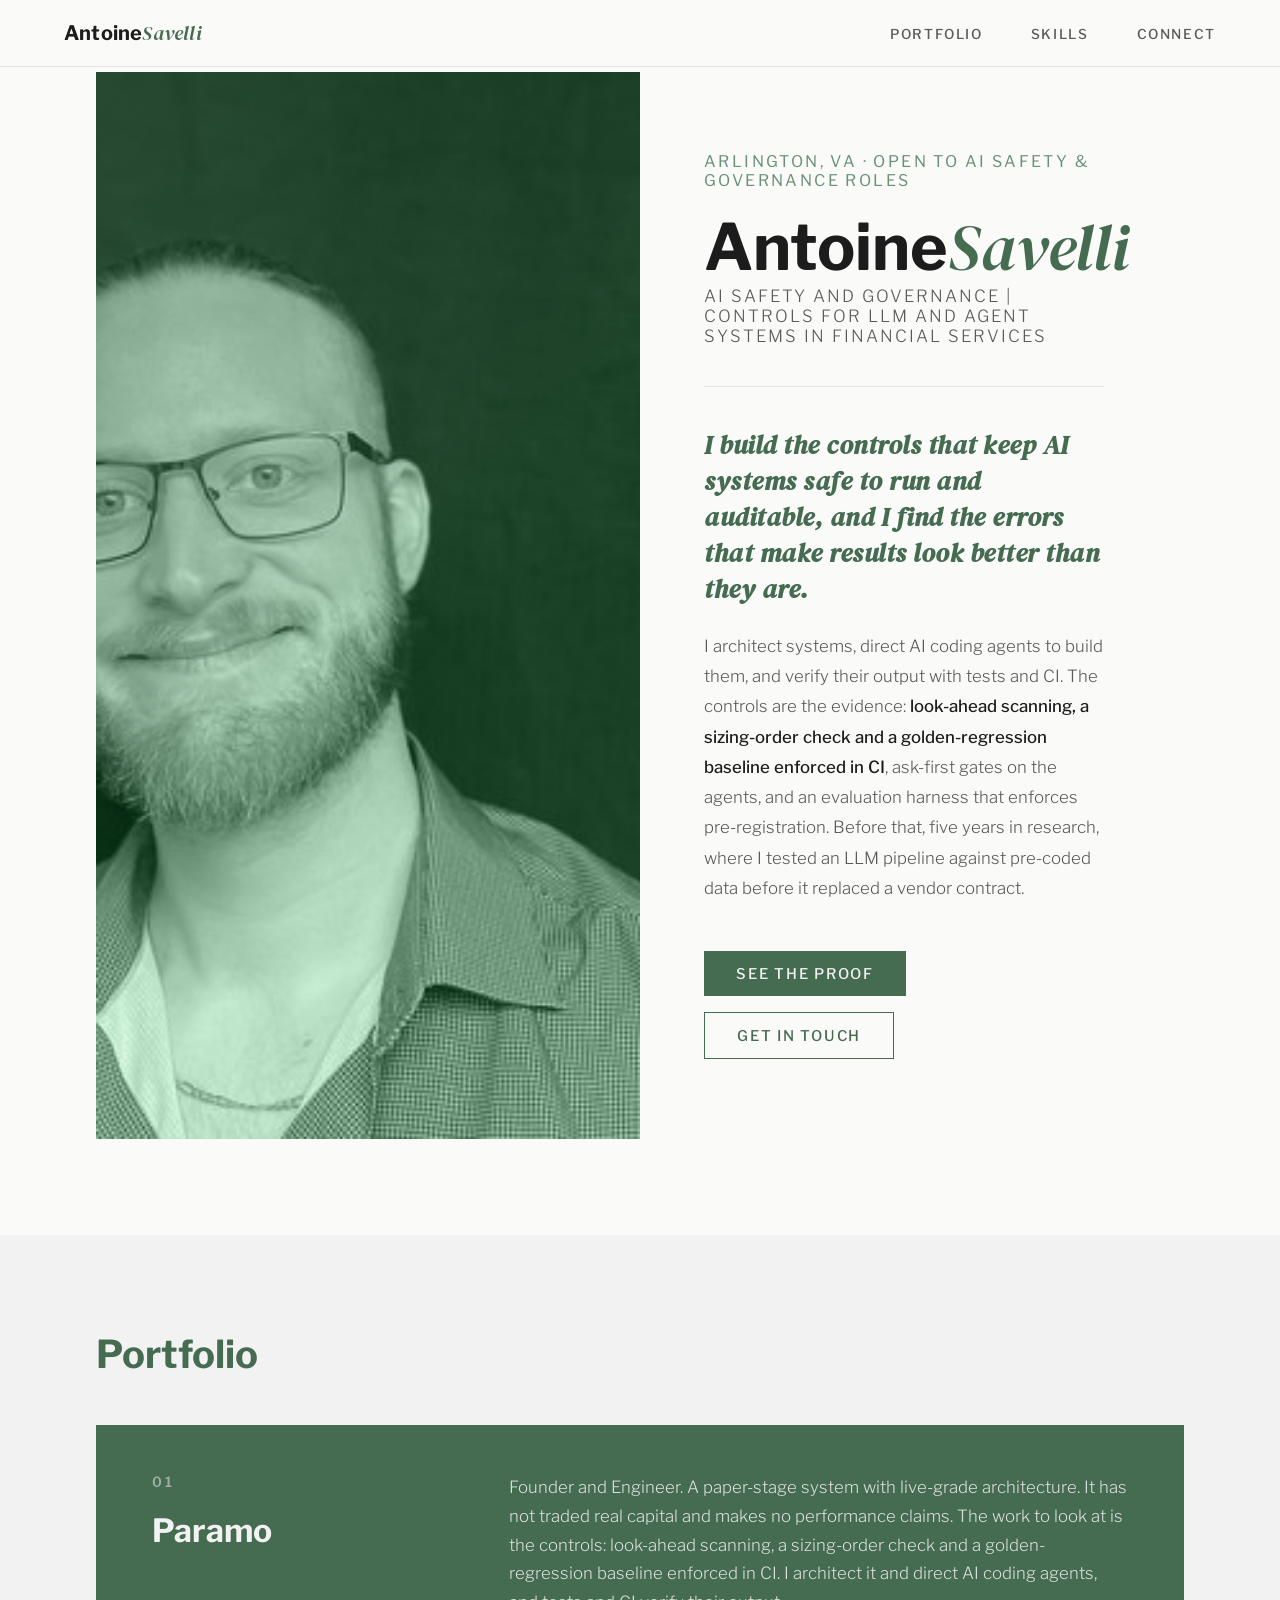
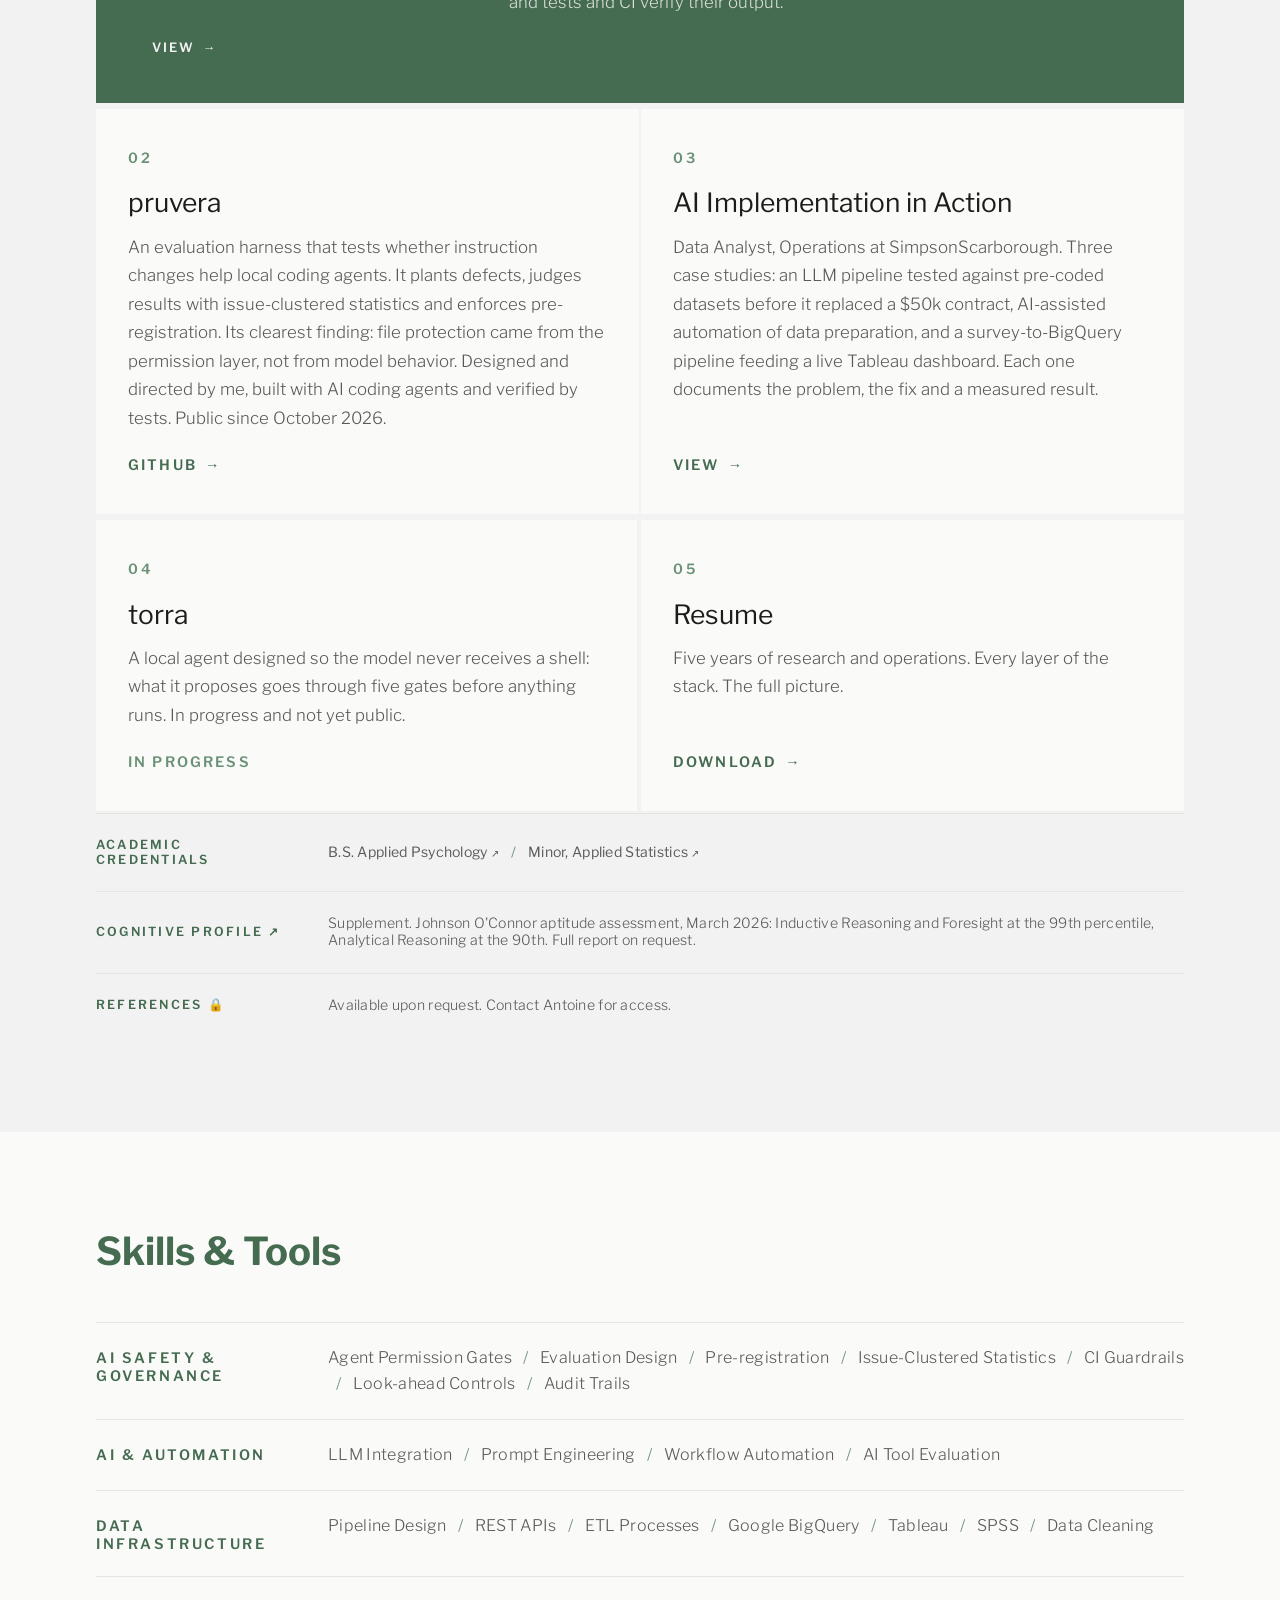
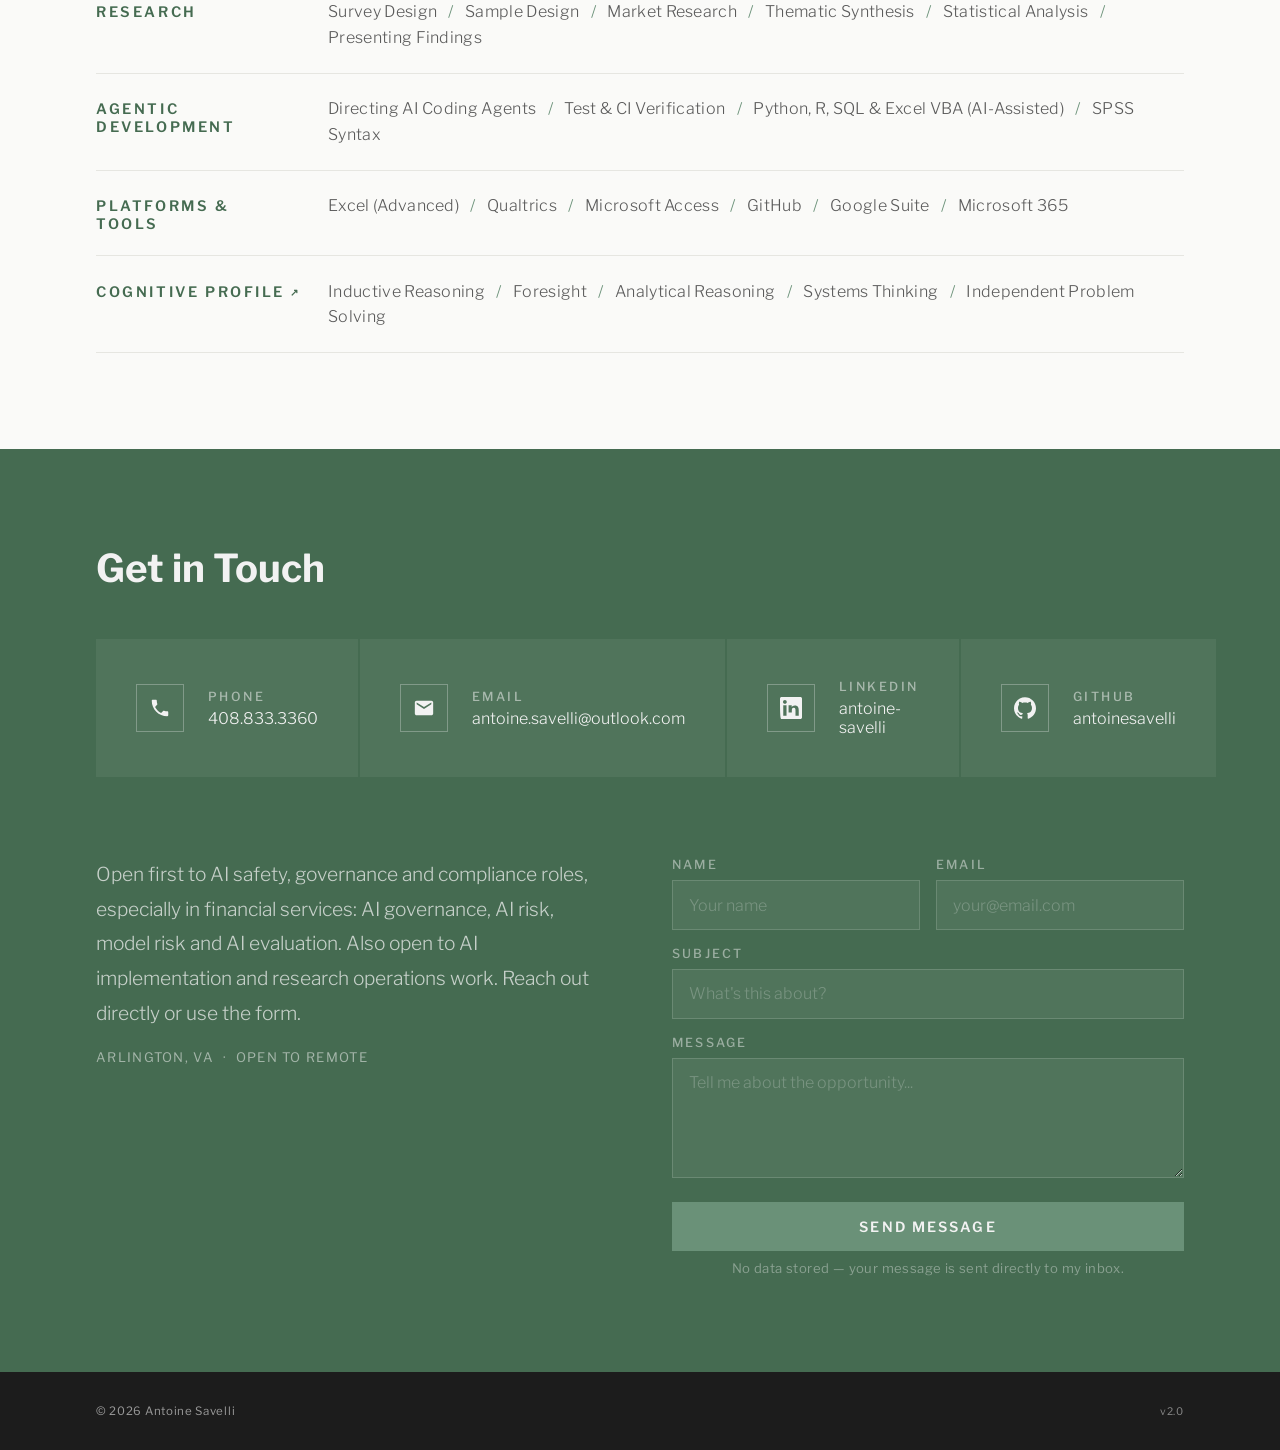
==== commit 063714ad: "Mark Excel VBA as AI-assisted in the skills row SPSS syntax stays unmarked: it was written without A" ====
--- a/index.html
+++ b/index.html
@@ -697,7 +697,7 @@
 
     <div class="skills-row fade-up">
       <p class="skills-category-name">Agentic Development</p>
-      <p class="skills-values">Directing AI Coding Agents <span>/</span> Test &amp; CI Verification <span>/</span> Python, R &amp; SQL (AI-Assisted) <span>/</span> SPSS Syntax <span>/</span> Excel VBA</p>
+      <p class="skills-values">Directing AI Coding Agents <span>/</span> Test &amp; CI Verification <span>/</span> Python, R, SQL &amp; Excel VBA (AI-Assisted) <span>/</span> SPSS Syntax</p>
     </div>
 
     <div class="skills-row fade-up">
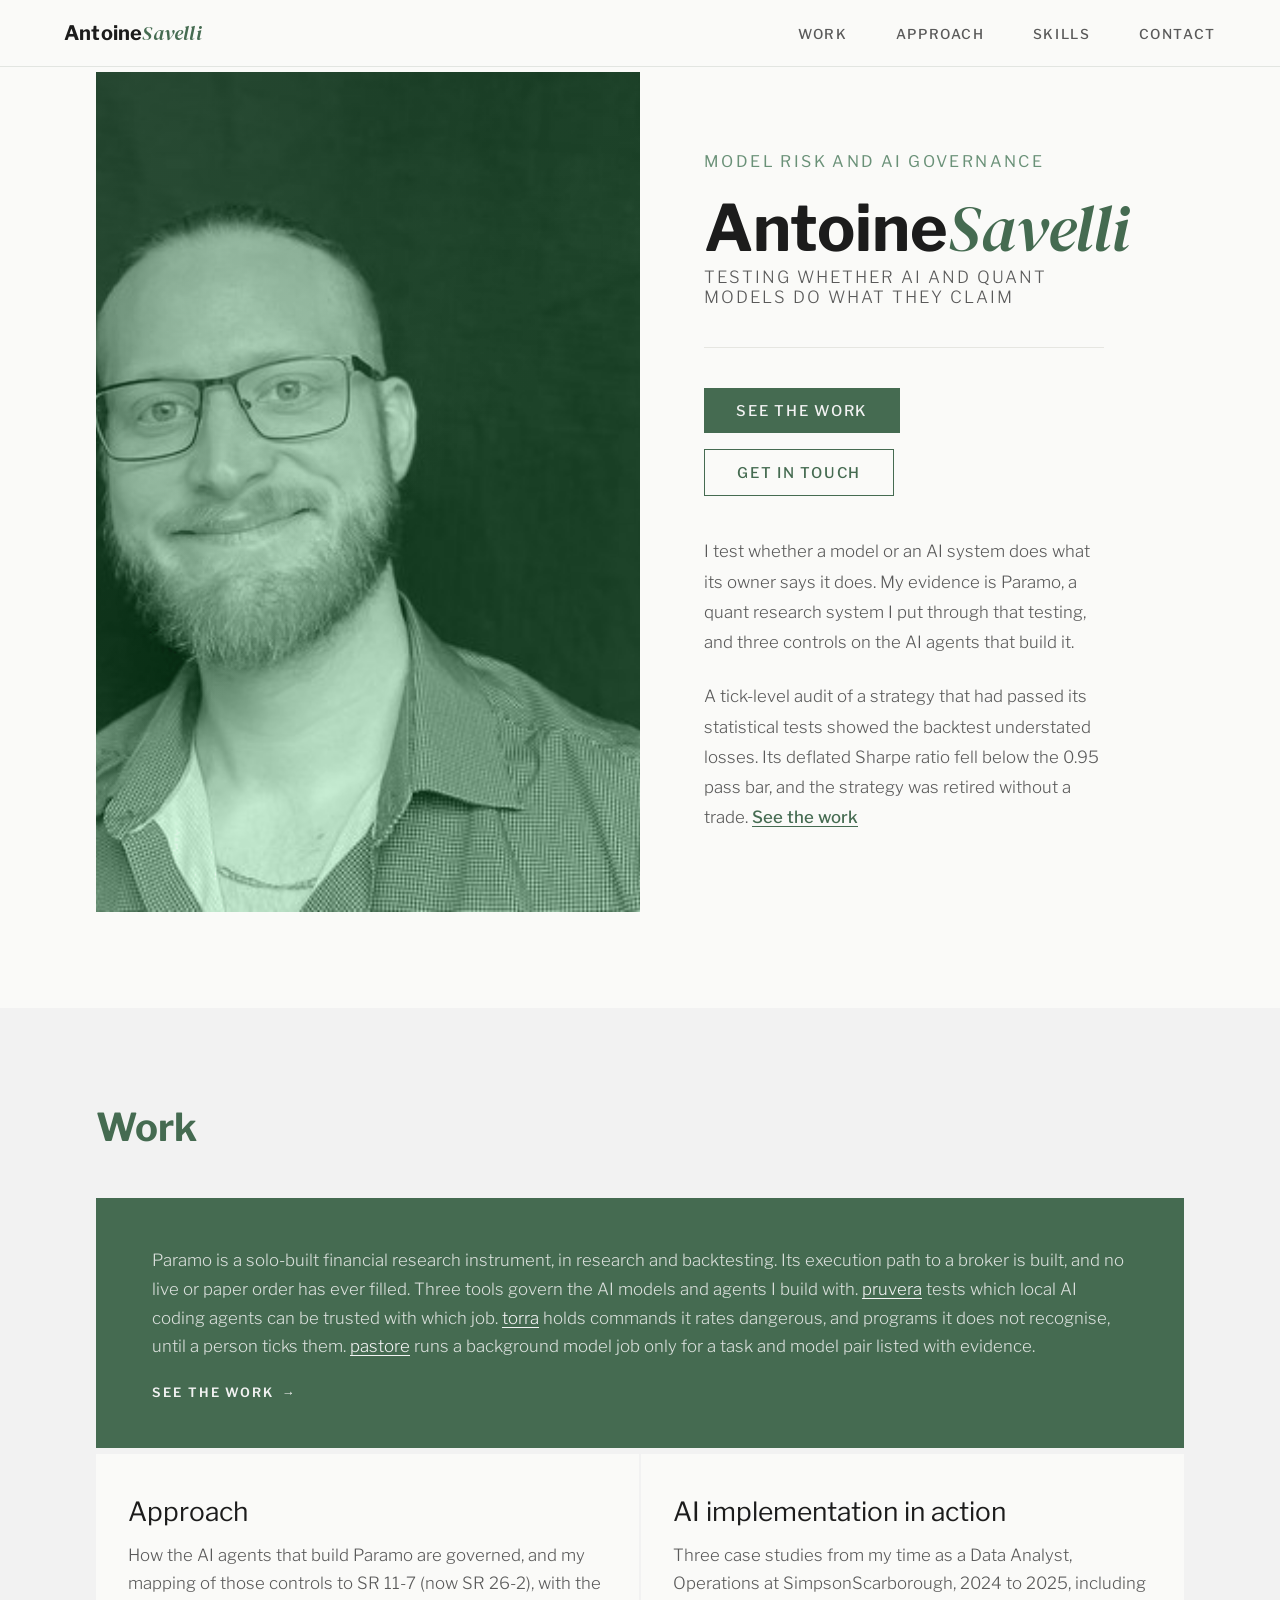
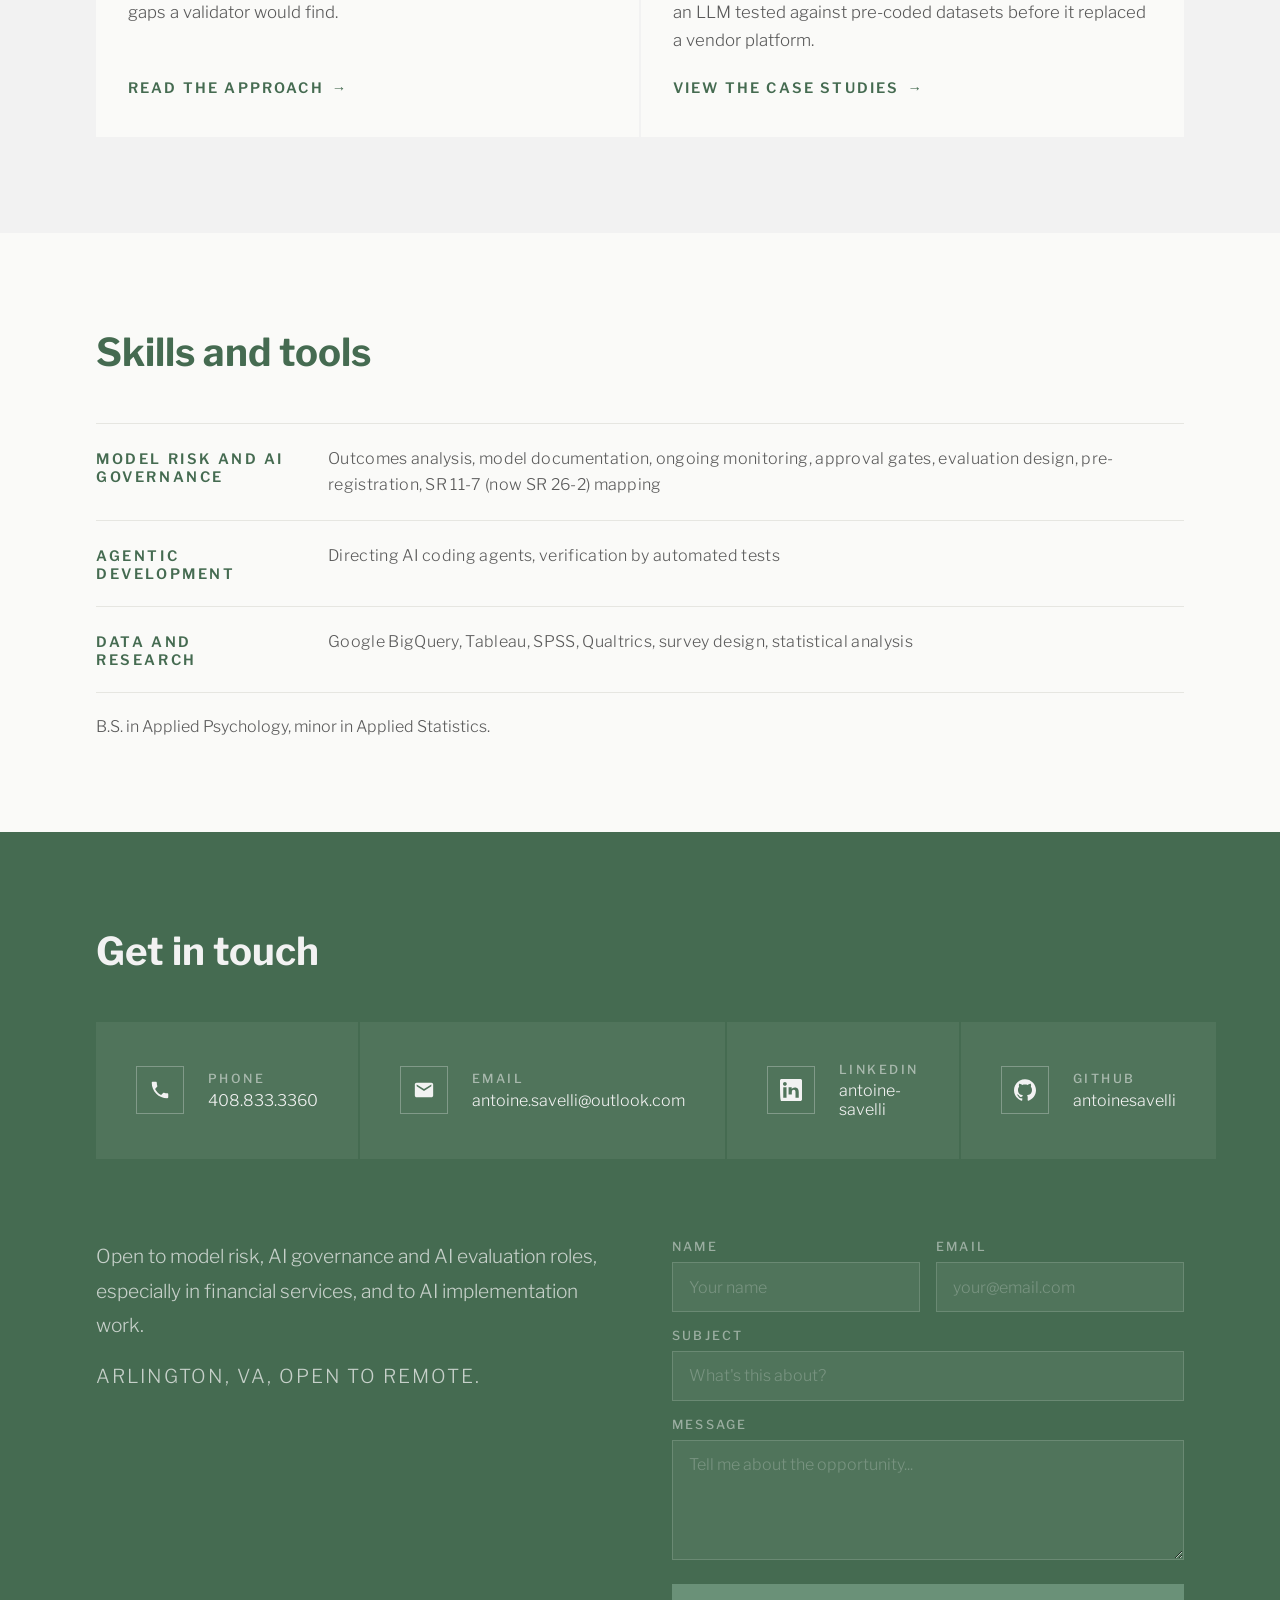
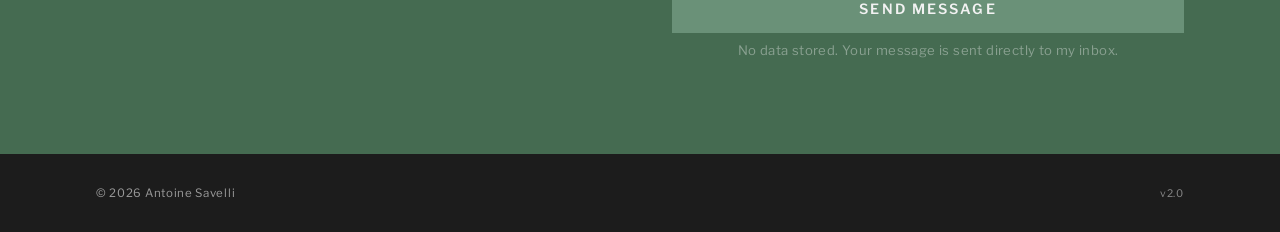
==== commit 89ec9d05: "Publish" ====
--- a/index.html
+++ b/index.html
@@ -2,22 +2,19 @@
 <html lang="en">
 <head>
   <meta charset="UTF-8" />
+  <meta http-equiv="Content-Security-Policy" content="default-src 'self'; img-src 'self' data:; style-src 'self' 'unsafe-inline'; font-src 'self'; script-src 'self' 'unsafe-inline'; connect-src https://formspree.io; form-action https://formspree.io; object-src 'none'; base-uri 'self'">
+  <script>document.documentElement.classList.add('js');</script>
   <link rel="icon" type="image/svg+xml" href="[data-uri]" />
   <meta name="viewport" content="width=device-width, initial-scale=1.0" />
-  <title>Antoine Savelli · AI Safety and Governance</title>
-  <meta name="description" content="AI Safety and Governance | Controls for LLM and Agent Systems in Financial Services. I build the controls that keep AI systems safe to run and auditable, and I find the errors that make results look better than they are." />
+  <title>Antoine Savelli · Model risk and AI governance</title>
+  <meta name="description" content="Testing whether AI and quant models do what they claim, with a working system that shows how." />
+  <link rel="canonical" href="https://antoine-savelli.com/" />
   <style>
 @font-face { font-family: 'Libre Franklin'; src: url('/fonts/LibreFranklin-Light.ttf') format('truetype'); font-weight: 300; font-style: normal; font-display: swap; }
     @font-face { font-family: 'Libre Franklin'; src: url('/fonts/LibreFranklin-Regular.ttf') format('truetype'); font-weight: 400; font-style: normal; font-display: swap; }
     @font-face { font-family: 'Libre Franklin'; src: url('/fonts/LibreFranklin-Medium.ttf') format('truetype'); font-weight: 500; font-style: normal; font-display: swap; }
     @font-face { font-family: 'Libre Franklin'; src: url('/fonts/LibreFranklin-SemiBold.ttf') format('truetype'); font-weight: 600; font-style: normal; font-display: swap; }
     @font-face { font-family: 'Libre Franklin'; src: url('/fonts/LibreFranklin-Bold.ttf') format('truetype'); font-weight: 700; font-style: normal; font-display: swap; }
-    @font-face { font-family: 'Libre Franklin'; src: url('/fonts/LibreFranklin-ExtraBold.ttf') format('truetype'); font-weight: 800; font-style: normal; font-display: swap; }
-    @font-face { font-family: 'Libre Franklin'; src: url('/fonts/LibreFranklin-Black.ttf') format('truetype'); font-weight: 900; font-style: normal; font-display: swap; }
-    @font-face { font-family: 'Libre Franklin'; src: url('/fonts/LibreFranklin-LightItalic.ttf') format('truetype'); font-weight: 300; font-style: italic; font-display: swap; }
-    @font-face { font-family: 'Libre Franklin'; src: url('/fonts/LibreFranklin-Italic.ttf') format('truetype'); font-weight: 400; font-style: italic; font-display: swap; }
-    @font-face { font-family: 'Libre Franklin'; src: url('/fonts/LibreFranklin-BoldItalic.ttf') format('truetype'); font-weight: 700; font-style: italic; font-display: swap; }
-    @font-face { font-family: 'DM Serif Display'; src: url('/fonts/DMSerifDisplay-Regular.ttf') format('truetype'); font-weight: 400; font-style: normal; font-display: swap; }
     @font-face { font-family: 'DM Serif Display'; src: url('/fonts/DMSerifDisplay-Italic.ttf') format('truetype'); font-weight: 400; font-style: italic; font-display: swap; }
     :root {
       --forest: #456B51;
@@ -75,14 +72,6 @@
       color: var(--forest);
       letter-spacing: 0.01em;
     }
-    .nav-subtitle {
-      font-size: 0.62rem;
-      font-weight: 400;
-      letter-spacing: 0.12em;
-      text-transform: uppercase;
-      color: var(--light);
-      line-height: 1;
-    }
     .nav-links { display: flex; gap: 3rem; list-style: none; }
     .nav-links a {
       font-size: 0.85rem;
@@ -93,7 +82,7 @@
       text-decoration: none;
       transition: color 0.2s;
     }
-    .nav-links a:hover { color: var(--forest); }
+    .nav-links a:hover, .nav-links a:focus-visible { color: var(--forest); }
 
     /* HERO */
     .hero {
@@ -160,25 +149,18 @@
       padding-bottom: 2.5rem;
       border-bottom: 1px solid var(--cream-dark);
     }
-    .hero-catchphrase {
-      font-family: 'DM Serif Display', serif;
-      font-size: 1.6rem;
-      font-weight: 700;
-      font-style: italic;
-      color: var(--forest);
-      margin-bottom: 1.5rem;
-      letter-spacing: 0.02em;
-    }
     .hero-bio {
       font-size: 1.05rem;
       font-weight: 300;
       line-height: 1.8;
       color: var(--mid);
       max-width: 480px;
-      margin-bottom: 3rem;
-    }
-    .hero-bio strong { color: var(--charcoal); font-weight: 500; }
-    .hero-ctas { display: flex; gap: 1rem; flex-wrap: wrap; }
+      margin-bottom: 1.5rem;
+    }
+    .hero-bio:last-child { margin-bottom: 0; }
+    .hero-bio a { color: var(--forest); font-weight: 500; text-underline-offset: 3px; transition: color 0.2s; }
+    .hero-bio a:hover, .hero-bio a:focus-visible { color: var(--forest-mid); }
+    .hero-ctas { display: flex; gap: 1rem; flex-wrap: wrap; margin-bottom: 2.5rem; }
     .btn-primary {
       padding: 0.85rem 2rem;
       background: var(--forest);
@@ -193,7 +175,7 @@
       transition: background 0.2s, transform 0.15s;
       display: inline-block;
     }
-    .btn-primary:hover { background: var(--forest-mid); transform: translateY(-1px); }
+    .btn-primary:hover, .btn-primary:focus-visible { background: var(--forest-mid); transform: translateY(-1px); }
     .btn-outline {
       padding: 0.85rem 2rem;
       background: transparent;
@@ -208,18 +190,10 @@
       transition: all 0.2s;
       display: inline-block;
     }
-    .btn-outline:hover { background: var(--forest); color: var(--cream); transform: translateY(-1px); }
+    .btn-outline:hover, .btn-outline:focus-visible { background: var(--forest); color: var(--cream); transform: translateY(-1px); }
 
     /* SECTION BASE */
     section { padding: 6rem; }
-    .section-label {
-      font-size: 0.68rem;
-      font-weight: 500;
-      letter-spacing: 0.25em;
-      text-transform: uppercase;
-      color: var(--forest-light);
-      margin-bottom: 1rem;
-    }
     .section-title {
       font-family: 'Libre Franklin', sans-serif;
       font-size: clamp(2rem, 3vw, 2.8rem);
@@ -244,34 +218,16 @@
       grid-column: 1 / -1;
       background: var(--forest);
       padding: 3rem 3.5rem;
-      display: grid;
-      grid-template-columns: 1fr 2fr;
-      grid-template-rows: auto 1fr auto;
-      column-gap: 3rem;
-      align-items: start;
-      min-height: 180px;
-      text-decoration: none;
-      transition: background 0.2s, transform 0.2s;
-      position: relative;
-      overflow: hidden;
-    }
-    .doc-card-featured::before {
-      content: '';
-      position: absolute;
-      top: 0; left: 0;
-      width: 0; height: 3px;
-      background: var(--cream);
-      transition: width 0.3s;
-    }
-    .doc-card-featured:hover::before { width: 100%; }
-    .doc-card-featured:hover { background: var(--forest-mid); transform: translateY(-2px); }
-    .doc-card { border-right: 2px solid var(--cream); }
-    .doc-card:nth-of-type(even) { border-right: none; }
-    .doc-card-featured .doc-number { color: rgba(242,242,242,0.5); grid-column: 1; grid-row: 1; }
-    .doc-card-featured .doc-title { color: var(--cream); font-size: 2rem; font-weight: 700; grid-column: 1; grid-row: 2; align-self: start; }
-    .doc-card-featured .doc-desc { color: rgba(242,242,242,0.85); font-size: 1.05rem; grid-column: 2; grid-row: 1 / 3; align-self: center; margin: 0; }
-    .doc-card-featured .doc-cta { color: var(--cream); font-size: 0.8rem; grid-column: 1; grid-row: 3; align-self: end; margin-top: 1.5rem; }
+      display: flex;
+      flex-direction: column;
+    }
+    .doc-card-featured .doc-desc { color: rgba(242,242,242,0.85); }
+    .doc-card-featured .doc-desc a { color: var(--cream); text-underline-offset: 3px; transition: color 0.2s; }
+    .doc-card-featured .doc-desc a:hover, .doc-card-featured .doc-desc a:focus-visible { color: var(--accent); }
+    .doc-card-featured .doc-cta { color: var(--cream); font-size: 0.8rem; text-decoration: none; align-self: flex-start; }
+    .doc-card-featured .doc-cta:hover, .doc-card-featured .doc-cta:focus-visible { color: var(--accent); }
     .doc-card {
+      margin-top: 2px;
       background: var(--off-white);
       padding: 2.5rem 2rem;
       display: flex;
@@ -289,15 +245,8 @@
       background: var(--forest);
       transition: height 0.3s;
     }
-    .doc-card:hover::before { height: 100%; }
-    .doc-card:hover { background: var(--cream-dark); transform: translateY(-3px); }
-    .doc-number {
-      font-size: 0.88rem;
-      font-weight: 600;
-      letter-spacing: 0.2em;
-      color: var(--forest-light);
-      margin-bottom: 1.2rem;
-    }
+    .doc-card:hover::before, .doc-card:focus-visible::before { height: 100%; }
+    .doc-card:hover, .doc-card:focus-visible { background: var(--cream-dark); transform: translateY(-3px); }
     .doc-title {
       font-family: 'Libre Franklin', sans-serif;
       font-size: 1.65rem;
@@ -325,52 +274,7 @@
       gap: 0.5rem;
     }
     .doc-cta::after { content: '→'; transition: transform 0.2s; }
-    .doc-card:hover .doc-cta::after { transform: translateX(4px); }
-    .doc-card-static:hover { background: var(--off-white); transform: none; }
-    .doc-card-static:hover::before { height: 0; }
-    .doc-status {
-      font-size: 0.9rem;
-      font-weight: 600;
-      letter-spacing: 0.15em;
-      text-transform: uppercase;
-      color: var(--forest-light);
-    }
-
-    /* CREDENTIALS */
-    .credentials-row {
-      display: grid;
-      grid-template-columns: 200px 1fr;
-      gap: 2rem;
-      align-items: center;
-      padding: 1.4rem 0;
-      margin-top: 2px;
-      border-top: 1px solid var(--cream-dark);
-    }
-    .credentials-label {
-      font-size: 0.78rem;
-      font-weight: 600;
-      letter-spacing: 0.18em;
-      text-transform: uppercase;
-      color: var(--forest);
-    }
-    .credentials-links {
-      display: flex;
-      align-items: center;
-      gap: 0.75rem;
-      flex-wrap: wrap;
-    }
-    .credential-link {
-      font-size: 0.88rem;
-      font-weight: 400;
-      color: var(--mid);
-      text-decoration: none;
-      letter-spacing: 0.02em;
-      transition: color 0.2s;
-    }
-    .credential-link:hover { color: var(--forest); }
-    .credential-link span { font-size: 0.7em; vertical-align: middle; }
-    .credentials-sep { color: var(--forest-light); font-size: 0.88rem; }
-
+    .doc-card:hover .doc-cta::after, .doc-card:focus-visible .doc-cta::after, .doc-cta:hover::after, .doc-cta:focus-visible::after { transform: translateX(4px); }
     #skills { scroll-margin-top: 72px; }
     #connect { scroll-margin-top: 72px; }
     /* SKILLS */
@@ -385,15 +289,6 @@
       gap: 2rem;
     }
     .skills-row:last-child { border-bottom: 1px solid var(--cream-dark); }
-    .skills-category-link {
-      text-decoration: none;
-      display: inline-flex;
-      align-items: center;
-      gap: 0.3rem;
-      white-space: nowrap;
-      transition: opacity 0.2s;
-    }
-    .skills-category-link:hover { opacity: 0.7; }
     .skills-category-name {
       font-size: 0.9rem;
       font-weight: 600;
@@ -408,12 +303,10 @@
       line-height: 1.6;
       letter-spacing: 0.02em;
     }
-    .skills-values span { color: var(--forest-light); margin: 0 0.5rem; font-weight: 300; }
+    .skills-education { font-size: 1rem; font-weight: 300; color: var(--mid); margin-top: 1.5rem; }
 
     /* CONNECT */
     #connect { background: var(--forest); }
-    #connect .section-label { color: var(--forest-light); }
-    #connect .section-title { color: var(--cream); }
     .links-row { display: flex; gap: 2px; margin-bottom: 5rem; }
     .link-card {
       flex: 1;
@@ -425,7 +318,7 @@
       align-items: center;
       gap: 1.5rem;
     }
-    .link-card:hover { background: rgba(255,255,255,0.12); transform: translateY(-2px); }
+    .link-card:hover, .link-card:focus-visible { background: rgba(255,255,255,0.12); transform: translateY(-2px); }
     .link-icon {
       width: 48px; height: 48px;
       border: 1.5px solid rgba(242,242,242,0.3);
@@ -459,16 +352,14 @@
       line-height: 1.8;
       margin-bottom: 2rem;
     }
-    .contact-email {
-      font-size: 1.1rem;
+    .contact-location {
+      font-size: 0.82rem;
       font-weight: 400;
-      color: var(--accent);
-      text-decoration: none;
-      display: block;
-      margin-bottom: 1rem;
-      letter-spacing: 0.03em;
-    }
-    .contact-email:hover { color: var(--cream); }
+      color: rgba(242,242,242,0.55);
+      letter-spacing: 0.1em;
+      text-transform: uppercase;
+      margin-top: -1rem;
+    }
     .form-row { display: grid; grid-template-columns: 1fr 1fr; gap: 1rem; }
     .form-group { display: flex; flex-direction: column; margin-bottom: 1rem; }
     .form-group label {
@@ -512,7 +403,7 @@
       cursor: pointer;
       transition: background 0.2s, transform 0.15s;
     }
-    .form-submit:hover { background: var(--forest-mid); transform: translateY(-1px); }
+    .form-submit:hover, .form-submit:focus-visible { background: var(--forest-mid); transform: translateY(-1px); }
 
     .form-note { font-size: 0.82rem; color: rgba(242,242,242,0.4); margin-top: 0.6rem; text-align: center; letter-spacing: 0.03em; }
 
@@ -525,32 +416,20 @@
       align-items: center;
     }
     footer p { font-size: 0.72rem; color: var(--light); letter-spacing: 0.06em; }
-    footer a { font-size: 0.72rem; color: var(--forest-light); text-decoration: none; }
-    footer a:hover { color: var(--cream); }
 
     /* ANIMATIONS */
-    .fade-up {
+    .js .fade-up {
       opacity: 0;
       transform: translateY(24px);
       transition: opacity 0.6s ease, transform 0.6s ease;
     }
-    .fade-up.visible { opacity: 1; transform: translateY(0); }
+    .js .fade-up.visible { opacity: 1; transform: translateY(0); }
 
     /* RESPONSIVE */
-    @media (max-width: 1000px) {
-      .docs-grid { grid-template-columns: repeat(2, 1fr); }
-    }
     @media (max-width: 900px) {
-      nav { padding: 1rem 2rem; }
       .hero { grid-template-columns: 1fr; min-height: auto; }
       .hero-photo { height: 60vw; order: 0; }
       .hero-photo img { object-position: center 15%; }
-      .hero-text { padding: 3rem 2rem; }
-      section { padding: 4rem 2rem; }
-      .docs-grid { grid-template-columns: 1fr; }
-      .links-row { flex-direction: column; }
-      .contact-grid { grid-template-columns: 1fr; }
-      .form-row { grid-template-columns: 1fr; }
       footer { flex-direction: column; gap: 0.5rem; text-align: center; padding: 2rem; }
       .hero-title { font-size: 0.78rem; letter-spacing: 0.06em; }
       nav { padding: 1rem 1.5rem; }
@@ -559,21 +438,14 @@
       section { padding: 3rem 1.5rem; }
       .hero-text { padding: 3rem 1.5rem; }
       .hero-name { font-size: clamp(2.2rem, 10vw, 4.5rem); }
-      .hero-catchphrase { font-size: 1.2rem; }
       .docs-grid { grid-template-columns: 1fr; }
-      .doc-card-featured { grid-template-columns: 1fr; }
-      .doc-card-featured .doc-number { grid-column: 1; grid-row: 1; }
-      .doc-card-featured .doc-title { grid-column: 1; grid-row: 2; }
-      .doc-card-featured .doc-desc { grid-column: 1; grid-row: 3; }
-      .doc-card-featured .doc-cta { grid-column: 1; grid-row: 4; margin-top: 1rem; }
+      .doc-card-featured { padding: 2rem 1.5rem; }
       .skills-row { display: block; padding: 1rem 0; }
-      .skills-category-name, .skills-category-link { display: block; margin-bottom: 0.35rem; font-size: 0.78rem; }
+      .skills-category-name { display: block; margin-bottom: 0.35rem; font-size: 0.78rem; }
       .skills-values { display: block; font-size: 0.9rem; line-height: 1.75; }
       .links-row { flex-direction: column; }
       .contact-grid { grid-template-columns: 1fr; gap: 2rem; }
       .form-row { grid-template-columns: 1fr; }
-      .credentials-row { grid-template-columns: 1fr; gap: 0.5rem; }
-      .credentials-links { flex-wrap: wrap; }
     }
 
     @media (max-width: 700px) {
@@ -587,9 +459,10 @@
 <nav>
   <a class="nav-brand" href="#"><span class="nav-name">Antoine</span><em class="nav-last"> Savelli</em></a>
   <ul class="nav-links">
-    <li><a href="#portfolio">Portfolio</a></li>
+    <li><a href="#portfolio">Work</a></li>
+    <li><a href="/approach">Approach</a></li>
     <li><a href="#skills">Skills</a></li>
-    <li><a href="#connect">Connect</a></li>
+    <li><a href="#connect">Contact</a></li>
   </ul>
 </nav>
 
@@ -599,123 +472,66 @@
     <img src="[data-uri]" alt="Antoine Savelli" />
   </div>
   <div class="hero-text fade-up">
-    <p class="hero-eyebrow">Arlington, VA · Open to AI Safety &amp; Governance Roles</p>
+    <p class="hero-eyebrow">Model risk and AI governance</p>
     <h1 class="hero-name">Antoine<em>Savelli</em></h1>
-    <p class="hero-title">AI Safety and Governance | Controls for LLM and Agent Systems in Financial Services</p>
-    <p class="hero-catchphrase">I build the controls that keep AI systems safe to run and auditable, and I find the errors that make results look better than they are.</p>
-    <p class="hero-bio">
-      I architect systems, direct AI coding agents to build them, and verify their output with tests and CI. The controls are the evidence: <strong>look-ahead scanning, a sizing-order check and a golden-regression baseline enforced in CI</strong>, ask-first gates on the agents, and an evaluation harness that enforces pre-registration. Before that, five years in research, where I tested an LLM pipeline against pre-coded data before it replaced a vendor contract.
-    </p>
+    <p class="hero-title">Testing whether AI and quant models do what they claim</p>
     <div class="hero-ctas">
-      <a href="#portfolio" class="btn-primary">See the Proof</a>
-      <a href="#connect" class="btn-outline">Get in Touch</a>
+      <a href="/work" class="btn-primary">See the work</a>
+      <a href="#connect" class="btn-outline">Get in touch</a>
     </div>
+    <p class="hero-bio">I test whether a model or an AI system does what its owner says it does. My evidence is Paramo, a quant research system I put through that testing, and three controls on the AI agents that build it.</p>
+    <p class="hero-bio">A tick-level audit of a strategy that had passed its statistical tests showed the backtest understated losses. Its deflated Sharpe ratio fell below the 0.95 pass bar, and the strategy was retired without a trade. <a href="/work">See the work</a></p>
   </div>
 </section>
 
-<!-- PORTFOLIO -->
+<!-- WORK -->
 <section id="portfolio">
-  <h2 class="section-title green-title fade-up">Portfolio</h2>
+  <h2 class="section-title green-title fade-up">Work</h2>
   <div class="docs-grid">
-    <a href="/paramo.html" class="doc-card-featured fade-up">
-      <p class="doc-number">01</p>
-      <h3 class="doc-title">Paramo</h3>
-      <p class="doc-desc">Founder and Engineer. A paper-stage system with live-grade architecture. It has not traded real capital and makes no performance claims. The work to look at is the controls: look-ahead scanning, a sizing-order check and a golden-regression baseline enforced in CI. I architect it and direct AI coding agents, and tests and CI verify their output.</p>
-      <span class="doc-cta">View</span>
+    <div class="doc-card-featured fade-up">
+      <p class="doc-desc">Paramo is a solo-built financial research instrument, in research and backtesting. Its execution path to a broker is built, and no live or paper order has ever filled. Three tools govern the AI models and agents I build with. <a href="https://github.com/antoinesavelli/pruvera" target="_blank" rel="noopener">pruvera</a> tests which local AI coding agents can be trusted with which job. <a href="https://github.com/antoinesavelli/torra" target="_blank" rel="noopener">torra</a> holds commands it rates dangerous, and programs it does not recognise, until a person ticks them. <a href="https://github.com/antoinesavelli/pastore" target="_blank" rel="noopener">pastore</a> runs a background model job only for a task and model pair listed with evidence.</p>
+      <a href="/work" class="doc-cta">See the work</a>
+    </div>
+    <a href="/approach" class="doc-card fade-up">
+      <h3 class="doc-title">Approach</h3>
+      <p class="doc-desc">How the AI agents that build Paramo are governed, and my mapping of those controls to SR 11-7 (now SR 26-2), with the gaps a validator would find.</p>
+      <span class="doc-cta">Read the approach</span>
     </a>
-    <a href="https://github.com/antoinesavelli/pruvera" target="_blank" rel="noopener" class="doc-card fade-up" style="margin-top: 2px;">
-      <p class="doc-number">02</p>
-      <h3 class="doc-title">pruvera</h3>
-      <p class="doc-desc">An evaluation harness that tests whether instruction changes help local coding agents. It plants defects, judges results with issue-clustered statistics and enforces pre-registration. Its clearest finding: file protection came from the permission layer, not from model behavior. Designed and directed by me, built with AI coding agents and verified by tests. Public since October 2026.</p>
-      <span class="doc-cta">GitHub</span>
-    </a>
-    <a href="/ai-implementation.html" class="doc-card fade-up" style="margin-top: 2px; border-right: none;">
-      <p class="doc-number">03</p>
-      <h3 class="doc-title">AI Implementation in Action</h3>
-      <p class="doc-desc">Data Analyst, Operations at SimpsonScarborough. Three case studies: an LLM pipeline tested against pre-coded datasets before it replaced a $50k contract, AI-assisted automation of data preparation, and a survey-to-BigQuery pipeline feeding a live Tableau dashboard. Each one documents the problem, the fix and a measured result.</p>
-      <span class="doc-cta">View</span>
-    </a>
-    <div class="doc-card doc-card-static fade-up" style="margin-top: 2px;">
-      <p class="doc-number">04</p>
-      <h3 class="doc-title">torra</h3>
-      <p class="doc-desc">A local agent designed so the model never receives a shell: what it proposes goes through five gates before anything runs. In progress and not yet public.</p>
-      <span class="doc-status">In progress</span>
-    </div>
-    <a href="https://drive.google.com/uc?export=download&id=1u-tGap72p3jAvo13iA71VRURiSem9l2H" target="_blank" class="doc-card fade-up" style="margin-top: 2px; border-right: none;">
-      <p class="doc-number">05</p>
-      <h3 class="doc-title">Resume</h3>
-      <p class="doc-desc">Five years of research and operations. Every layer of the stack. The full picture.</p>
-      <span class="doc-cta">Download</span>
+    <a href="/ai-implementation.html" class="doc-card fade-up">
+      <h3 class="doc-title">AI implementation in action</h3>
+      <p class="doc-desc">Three case studies from my time as a Data Analyst, Operations at SimpsonScarborough, 2024 to 2025, including an LLM tested against pre-coded datasets before it replaced a vendor platform.</p>
+      <span class="doc-cta">View the case studies</span>
     </a>
   </div>
-  <div class="credentials-row">
-    <p class="credentials-label">Academic Credentials</p>
-    <div class="credentials-links">
-      <a href="https://www.parchment.com/lp/award/d5371985-55c0-4e4a-a760-8be5e1e79c0a" target="_blank" class="credential-link">B.S. Applied Psychology <span>↗</span></a>
-      <span class="credentials-sep">/</span>
-      <a href="https://www.parchment.com/lp/award/d1fb6d1d-482d-42a7-8970-82ba114538c1" target="_blank" class="credential-link">Minor, Applied Statistics <span>↗</span></a>
-    </div>
-  </div>
-  <div class="credentials-row">
-    <p class="credentials-label"><a href="/cognitive-profile-page.html" style="color:var(--forest); text-decoration:none; transition:opacity 0.2s;" onmouseover="this.style.opacity='0.7'" onmouseout="this.style.opacity='1'">Cognitive Profile ↗</a></p>
-    <div class="credentials-links">
-      <span style="font-size:0.88rem; font-weight:300; color:var(--mid); letter-spacing:0.02em;">Supplement. Johnson O'Connor aptitude assessment, March 2026: Inductive Reasoning and Foresight at the 99th percentile, Analytical Reasoning at the 90th. Full report on request.</span>
-    </div>
-  </div>
-  <div class="credentials-row">
-    <p class="credentials-label"><a href="/references.html" style="color:var(--forest); text-decoration:none; transition:opacity 0.2s;" onmouseover="this.style.opacity='0.7'" onmouseout="this.style.opacity='1'">References 🔒</a></p>
-    <div class="credentials-links">
-      <span style="font-size:0.88rem; font-weight:300; color:var(--mid); letter-spacing:0.02em;">Available upon request. Contact Antoine for access.</span>
-    </div>
-  </div>
 </section>
 
 <!-- SKILLS -->
 <section id="skills">
-  <h2 class="section-title green-title fade-up">Skills &amp; Tools</h2>
+  <h2 class="section-title green-title fade-up">Skills and tools</h2>
   <div class="skills-table">
 
     <div class="skills-row fade-up">
-      <p class="skills-category-name">AI Safety &amp; Governance</p>
-      <p class="skills-values">Agent Permission Gates <span>/</span> Evaluation Design <span>/</span> Pre-registration <span>/</span> Issue-Clustered Statistics <span>/</span> CI Guardrails <span>/</span> Look-ahead Controls <span>/</span> Audit Trails</p>
+      <p class="skills-category-name">Model risk and AI governance</p>
+      <p class="skills-values">Outcomes analysis, model documentation, ongoing monitoring, approval gates, evaluation design, pre-registration, SR 11-7 (now SR 26-2) mapping</p>
     </div>
 
     <div class="skills-row fade-up">
-      <p class="skills-category-name">AI &amp; Automation</p>
-      <p class="skills-values">LLM Integration <span>/</span> Prompt Engineering <span>/</span> Workflow Automation <span>/</span> AI Tool Evaluation</p>
+      <p class="skills-category-name">Agentic development</p>
+      <p class="skills-values">Directing AI coding agents, verification by automated tests</p>
     </div>
 
     <div class="skills-row fade-up">
-      <p class="skills-category-name">Data Infrastructure</p>
-      <p class="skills-values">Pipeline Design <span>/</span> REST APIs <span>/</span> ETL Processes <span>/</span> Google BigQuery <span>/</span> Tableau <span>/</span> SPSS <span>/</span> Data Cleaning</p>
+      <p class="skills-category-name">Data and research</p>
+      <p class="skills-values">Google BigQuery, Tableau, SPSS, Qualtrics, survey design, statistical analysis</p>
     </div>
 
-    <div class="skills-row fade-up">
-      <p class="skills-category-name">Research</p>
-      <p class="skills-values">Survey Design <span>/</span> Sample Design <span>/</span> Market Research <span>/</span> Thematic Synthesis <span>/</span> Statistical Analysis <span>/</span> Presenting Findings</p>
-    </div>
-
-    <div class="skills-row fade-up">
-      <p class="skills-category-name">Agentic Development</p>
-      <p class="skills-values">Directing AI Coding Agents <span>/</span> Test &amp; CI Verification <span>/</span> Python, R, SQL &amp; Excel VBA (AI-Assisted) <span>/</span> SPSS Syntax</p>
-    </div>
-
-    <div class="skills-row fade-up">
-      <p class="skills-category-name">Platforms &amp; Tools</p>
-      <p class="skills-values">Excel (Advanced) <span>/</span> Qualtrics <span>/</span> Microsoft Access <span>/</span> GitHub <span>/</span> Google Suite <span>/</span> Microsoft 365</p>
-    </div>
-
-    <div class="skills-row fade-up">
-      <a href="/cognitive-profile-page.html" class="skills-category-name skills-category-link">Cognitive Profile <span style="font-size:0.7em; vertical-align:middle;">↗</span></a>
-      <p class="skills-values">Inductive Reasoning <span>/</span> Foresight <span>/</span> Analytical Reasoning <span>/</span> Systems Thinking <span>/</span> Independent Problem Solving</p>
-    </div>
-
   </div>
+  <p class="skills-education fade-up">B.S. in Applied Psychology, minor in Applied Statistics.</p>
 </section>
 
 <!-- CONNECT -->
 <section id="connect">
-  <h2 class="section-title white-title fade-up">Get in Touch</h2>
+  <h2 class="section-title white-title fade-up">Get in touch</h2>
   <div class="links-row">
     <a href="tel:+14088333360" class="link-card fade-up">
       <div class="link-icon"><svg viewBox="0 0 24 24" xmlns="http://www.w3.org/2000/svg"><path d="M6.62 10.79c1.44 2.83 3.76 5.14 6.59 6.59l2.2-2.2c.27-.27.67-.36 1.02-.24 1.12.37 2.33.57 3.57.57.55 0 1 .45 1 1V20c0 .55-.45 1-1 1-9.39 0-17-7.61-17-17 0-.55.45-1 1-1h3.5c.55 0 1 .45 1 1 0 1.25.2 2.45.57 3.57.11.35.03.74-.25 1.02l-2.2 2.2z"/></svg></div>
@@ -725,19 +541,19 @@
       <div class="link-icon"><svg viewBox="0 0 24 24" xmlns="http://www.w3.org/2000/svg"><path d="M20 4H4c-1.1 0-1.99.9-1.99 2L2 18c0 1.1.9 2 2 2h16c1.1 0 2-.9 2-2V6c0-1.1-.9-2-2-2zm0 4l-8 5-8-5V6l8 5 8-5v2z"/></svg></div>
       <div class="link-info"><p class="link-platform">Email</p><p class="link-handle">antoine.savelli@outlook.com</p></div>
     </a>
-    <a href="https://www.linkedin.com/in/antoine-savelli/" target="_blank" class="link-card fade-up">
+    <a href="https://www.linkedin.com/in/antoine-savelli/" target="_blank" rel="noopener" class="link-card fade-up">
       <div class="link-icon"><svg viewBox="0 0 24 24" xmlns="http://www.w3.org/2000/svg"><path d="M20.447 20.452h-3.554v-5.569c0-1.328-.027-3.037-1.852-3.037-1.853 0-2.136 1.445-2.136 2.939v2.0H9.351V9h3.414v2.0h.046c.477-.9 1.637-1.85 3.37-1.85 3.601 0 4.267 2.37 4.267 5.455v2.0zM5.337 7.433c-1.144 0-2.063-.926-2.063-2.065 0-1.138.92-2.063 2.063-2.063 1.14 0 2.064.925 2.064 2.063 0 1.139-.925 2.065-2.064 2.065zm1.782 13.019H3.555V9h3.564v2.0zM22.225 0H1.771C.792 0 0 .774 0 1.729v2.0C0 23.227.792 24 1.771 24h20.451C23.2 24 24 23.227 24 22.271V1.729C24 .774 23.2 0 22.222 0h.003z"/></svg></div>
       <div class="link-info"><p class="link-platform">LinkedIn</p><p class="link-handle">antoine-savelli</p></div>
     </a>
-    <a href="https://github.com/antoinesavelli" target="_blank" class="link-card fade-up">
+    <a href="https://github.com/antoinesavelli" target="_blank" rel="noopener" class="link-card fade-up">
       <div class="link-icon"><svg viewBox="0 0 24 24" xmlns="http://www.w3.org/2000/svg"><path d="M12 .297c-6.63 0-12 5.373-12 12 0 5.303 3.438 9.8 8.205 11.385.6.113.82-.258.82-.577 0-.285-.01-1.04-.015-2.04-3.338.724-4.042-1.61-4.042-1.61C4.422 18.07 3.633 17.7 3.633 17.7c-1.087-.744.084-.729.084-.729 1.205.084 1.838 1.236 1.838 1.236 1.07 1.835 2.809 1.305 3.495.998.108-.776.417-1.305.76-1.605-2.665-.3-5.466-1.332-5.466-5.93 0-1.31.465-2.38 1.235-3.22-.135-.303-.54-1.523.105-3.176 0 0 1.005-.322 3.3 1.23.96-.267 1.98-.399 3-.405 1.02.006 2.04.138 3 .405 2.28-1.552 3.285-1.23 3.285-1.23.645 1.653.24 2.873.12 3.176.765.84 1.23 1.91 1.23 3.22 0 4.61-2.805 5.625-5.475 5.92.42.36.81 1.096.81 2.22 0 1.606-.015 2.896-.015 3.286 0 .315.21.69.825.57C20.565 22.092 24 17.592 24 12.297c0-6.627-5.373-12-12-12"/></svg></div>
       <div class="link-info"><p class="link-platform">GitHub</p><p class="link-handle">antoinesavelli</p></div>
     </a>
   </div>
   <div class="contact-grid">
     <div class="contact-info-block fade-up">
-      <p>Open first to AI safety, governance and compliance roles, especially in financial services: AI governance, AI risk, model risk and AI evaluation. Also open to AI implementation and research operations work. Reach out directly or use the form.</p>
-      <p style="font-size: 0.82rem; font-weight: 400; color: rgba(242,242,242,0.55); letter-spacing: 0.1em; text-transform: uppercase; margin-top: -1rem;">Arlington, VA &nbsp;·&nbsp; Open to Remote</p>
+      <p>Open to model risk, AI governance and AI evaluation roles, especially in financial services, and to AI implementation work.</p>
+      <p class="contact-location">Arlington, VA, open to remote.</p>
     </div>
     <form class="contact-form fade-up" id="contactForm" action="https://formspree.io/f/mrejgyyj" method="POST">
       <div class="form-row">
@@ -759,7 +575,7 @@
         <textarea id="message" name="message" placeholder="Tell me about the opportunity..." required></textarea>
       </div>
       <button type="submit" class="form-submit">Send Message</button>
-      <p class="form-note">No data stored — your message is sent directly to my inbox.</p>
+      <p class="form-note">No data stored. Your message is sent directly to my inbox.</p>
     </form>
   </div>
 </section>
@@ -782,7 +598,7 @@
     e.preventDefault();
     const form = e.target;
     const btn = form.querySelector('.form-submit');
-    btn.textContent = 'Sending — please wait';
+    btn.textContent = 'Sending, please wait';
     btn.disabled = true;
     try {
       const res = await fetch('https://formspree.io/f/mrejgyyj', {
@@ -794,11 +610,11 @@
         btn.textContent = 'Sent';
         form.reset();
       } else {
-        btn.textContent = 'Something went wrong — try again';
+        btn.textContent = 'Something went wrong. Try again.';
         btn.disabled = false;
       }
     } catch {
-      btn.textContent = 'Something went wrong — try again';
+      btn.textContent = 'Something went wrong. Try again.';
       btn.disabled = false;
     }
   });
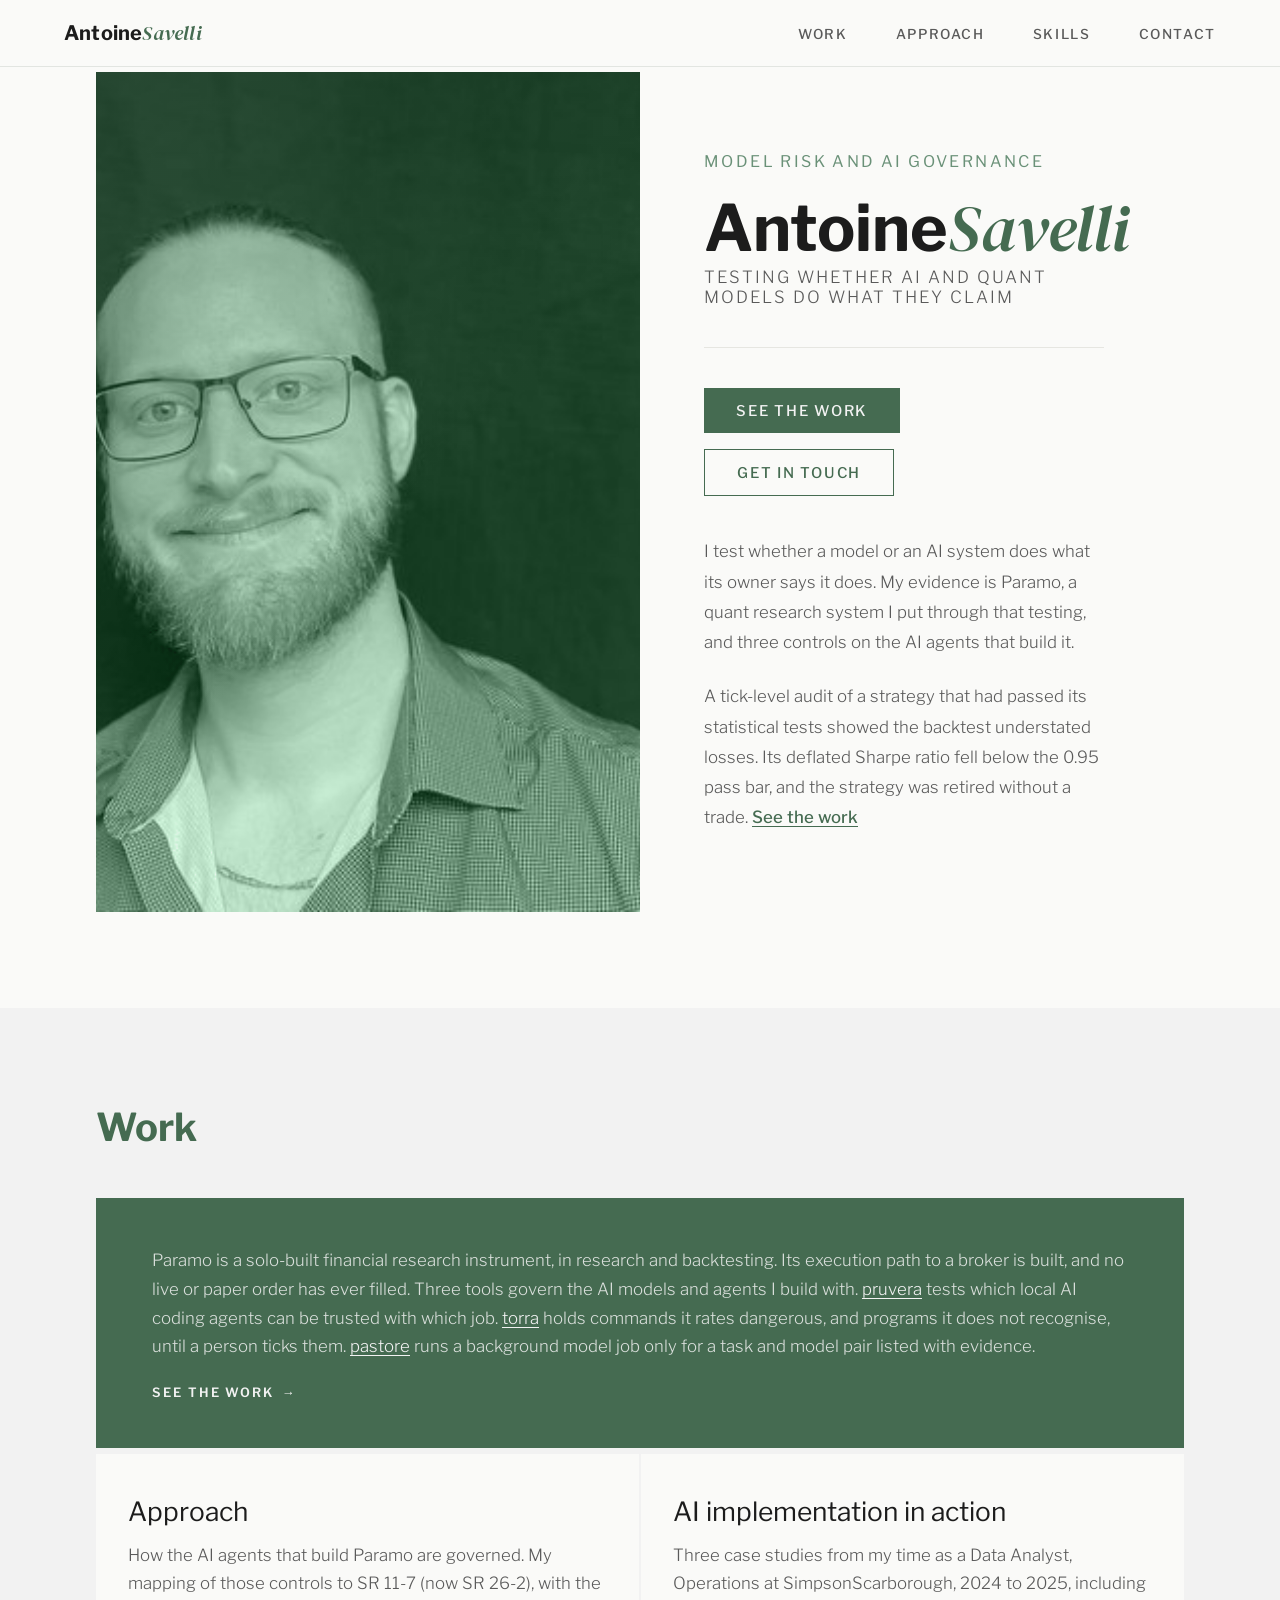
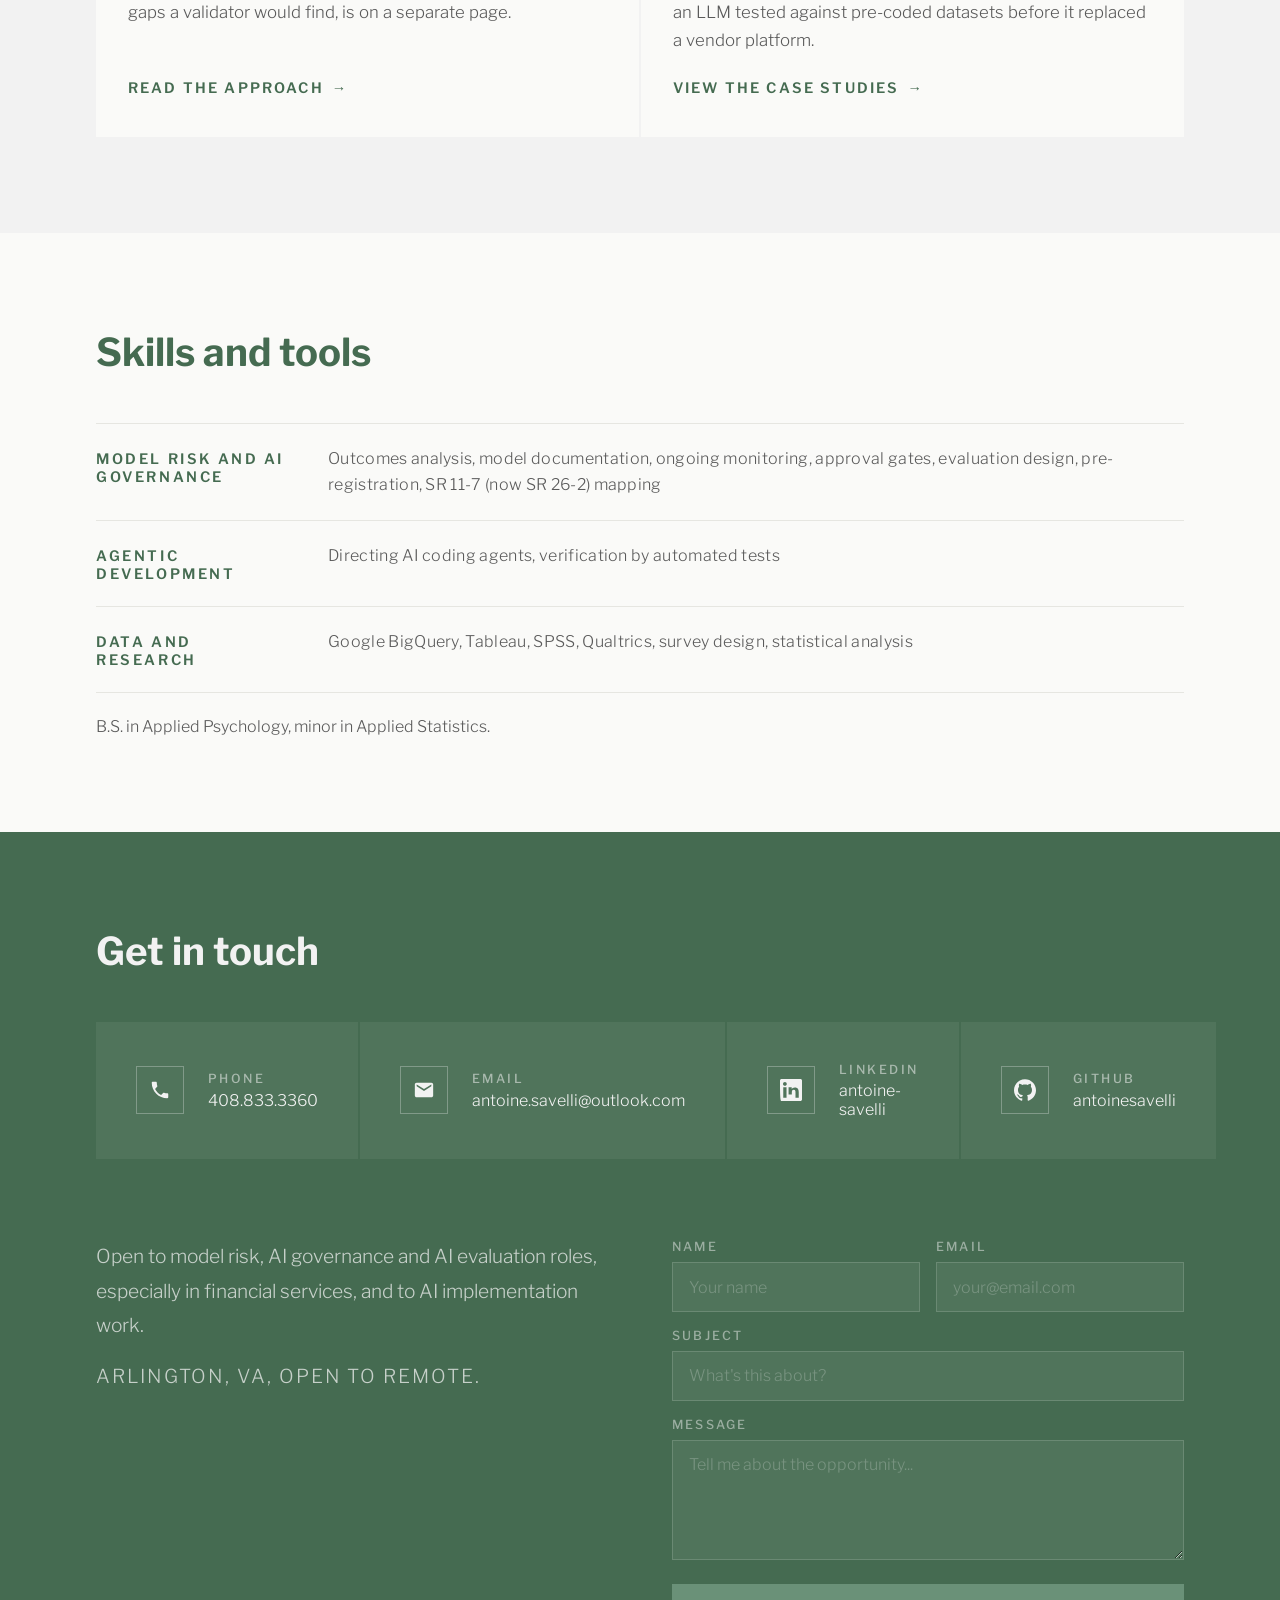
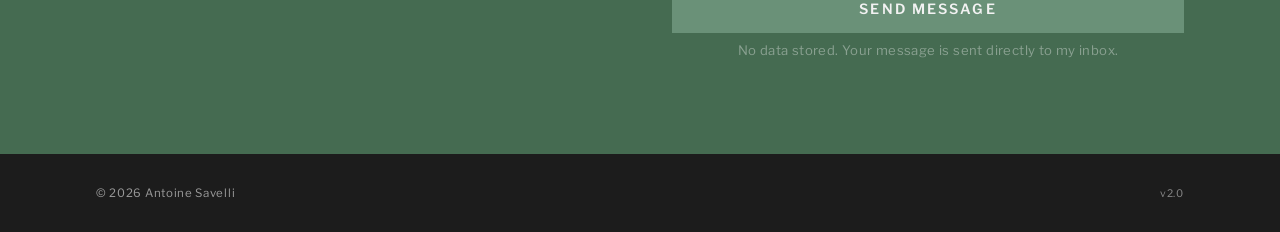
==== commit 7805aae5: "Publish" ====
--- a/index.html
+++ b/index.html
@@ -494,7 +494,7 @@
     </div>
     <a href="/approach" class="doc-card fade-up">
       <h3 class="doc-title">Approach</h3>
-      <p class="doc-desc">How the AI agents that build Paramo are governed, and my mapping of those controls to SR 11-7 (now SR 26-2), with the gaps a validator would find.</p>
+      <p class="doc-desc">How the AI agents that build Paramo are governed. My mapping of those controls to SR 11-7 (now SR 26-2), with the gaps a validator would find, is on a separate page.</p>
       <span class="doc-cta">Read the approach</span>
     </a>
     <a href="/ai-implementation.html" class="doc-card fade-up">
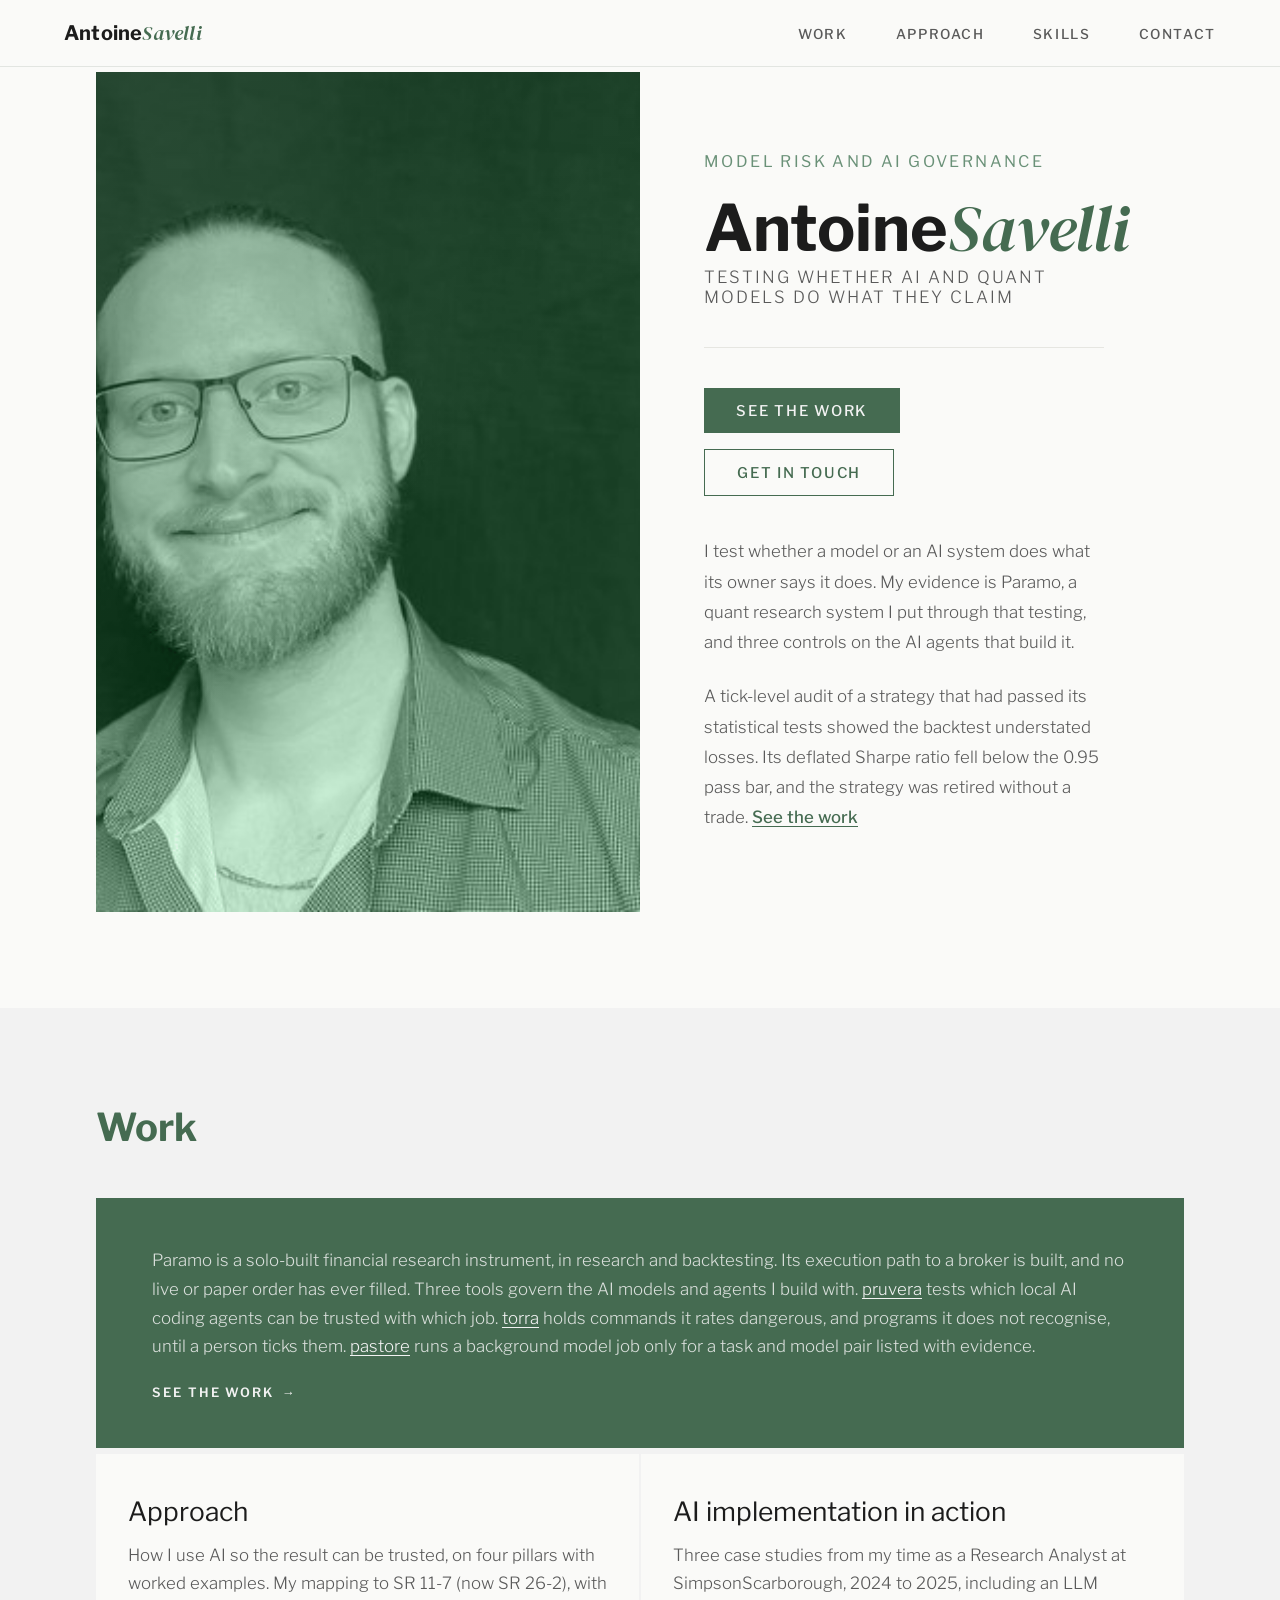
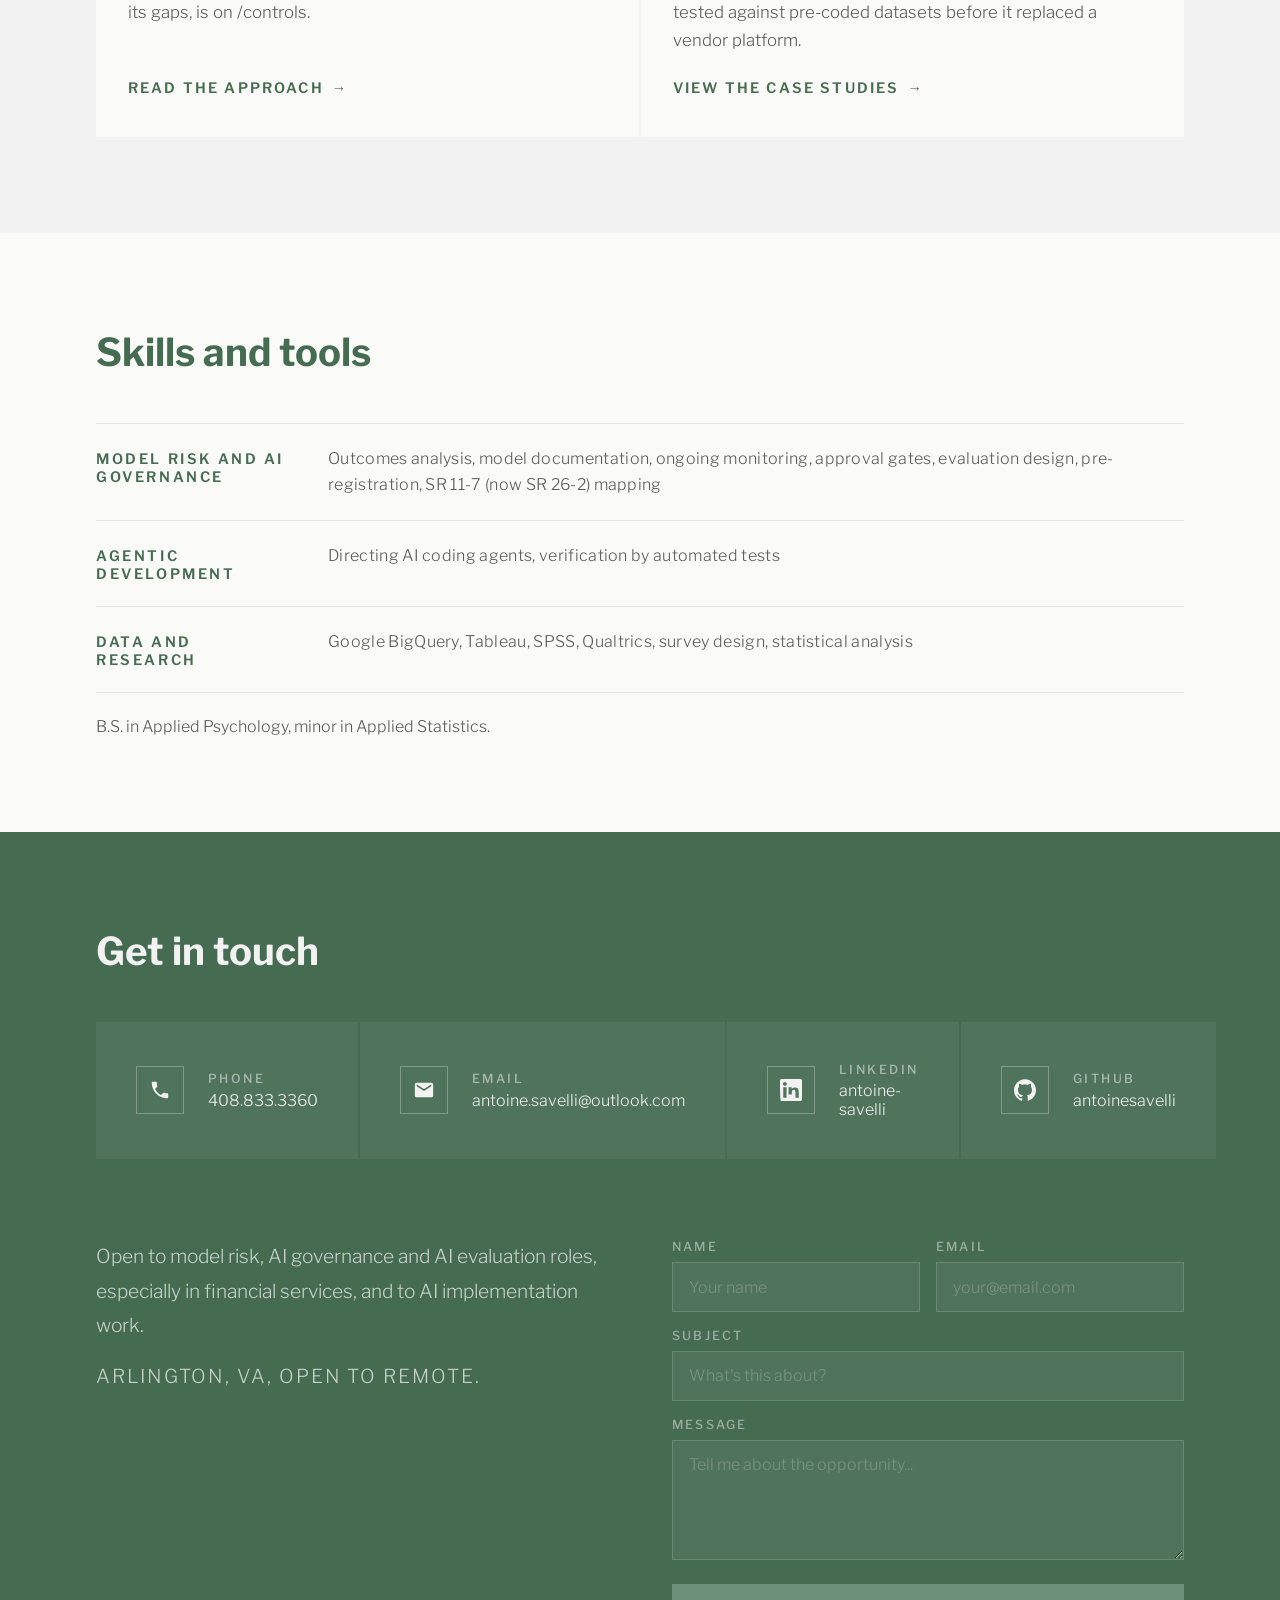
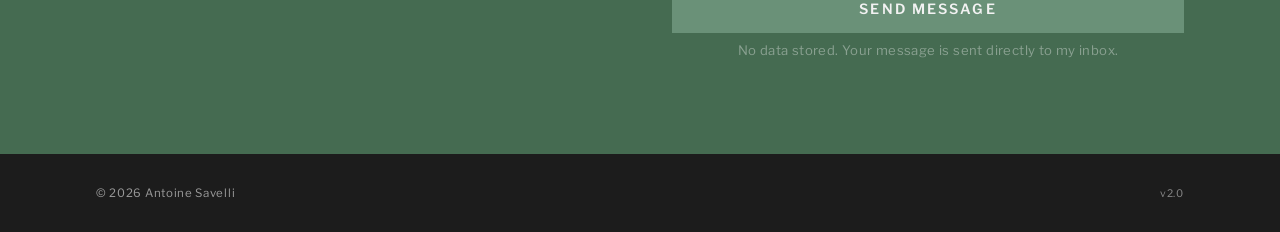
==== commit 846124c3: "Publish" ====
--- a/index.html
+++ b/index.html
@@ -494,12 +494,12 @@
     </div>
     <a href="/approach" class="doc-card fade-up">
       <h3 class="doc-title">Approach</h3>
-      <p class="doc-desc">How the AI agents that build Paramo are governed. My mapping of those controls to SR 11-7 (now SR 26-2), with the gaps a validator would find, is on a separate page.</p>
+      <p class="doc-desc">How I use AI so the result can be trusted, on four pillars with worked examples. My mapping to SR 11-7 (now SR 26-2), with its gaps, is on /controls.</p>
       <span class="doc-cta">Read the approach</span>
     </a>
     <a href="/ai-implementation.html" class="doc-card fade-up">
       <h3 class="doc-title">AI implementation in action</h3>
-      <p class="doc-desc">Three case studies from my time as a Data Analyst, Operations at SimpsonScarborough, 2024 to 2025, including an LLM tested against pre-coded datasets before it replaced a vendor platform.</p>
+      <p class="doc-desc">Three case studies from my time as a Research Analyst at SimpsonScarborough, 2024 to 2025, including an LLM tested against pre-coded datasets before it replaced a vendor platform.</p>
       <span class="doc-cta">View the case studies</span>
     </a>
   </div>
